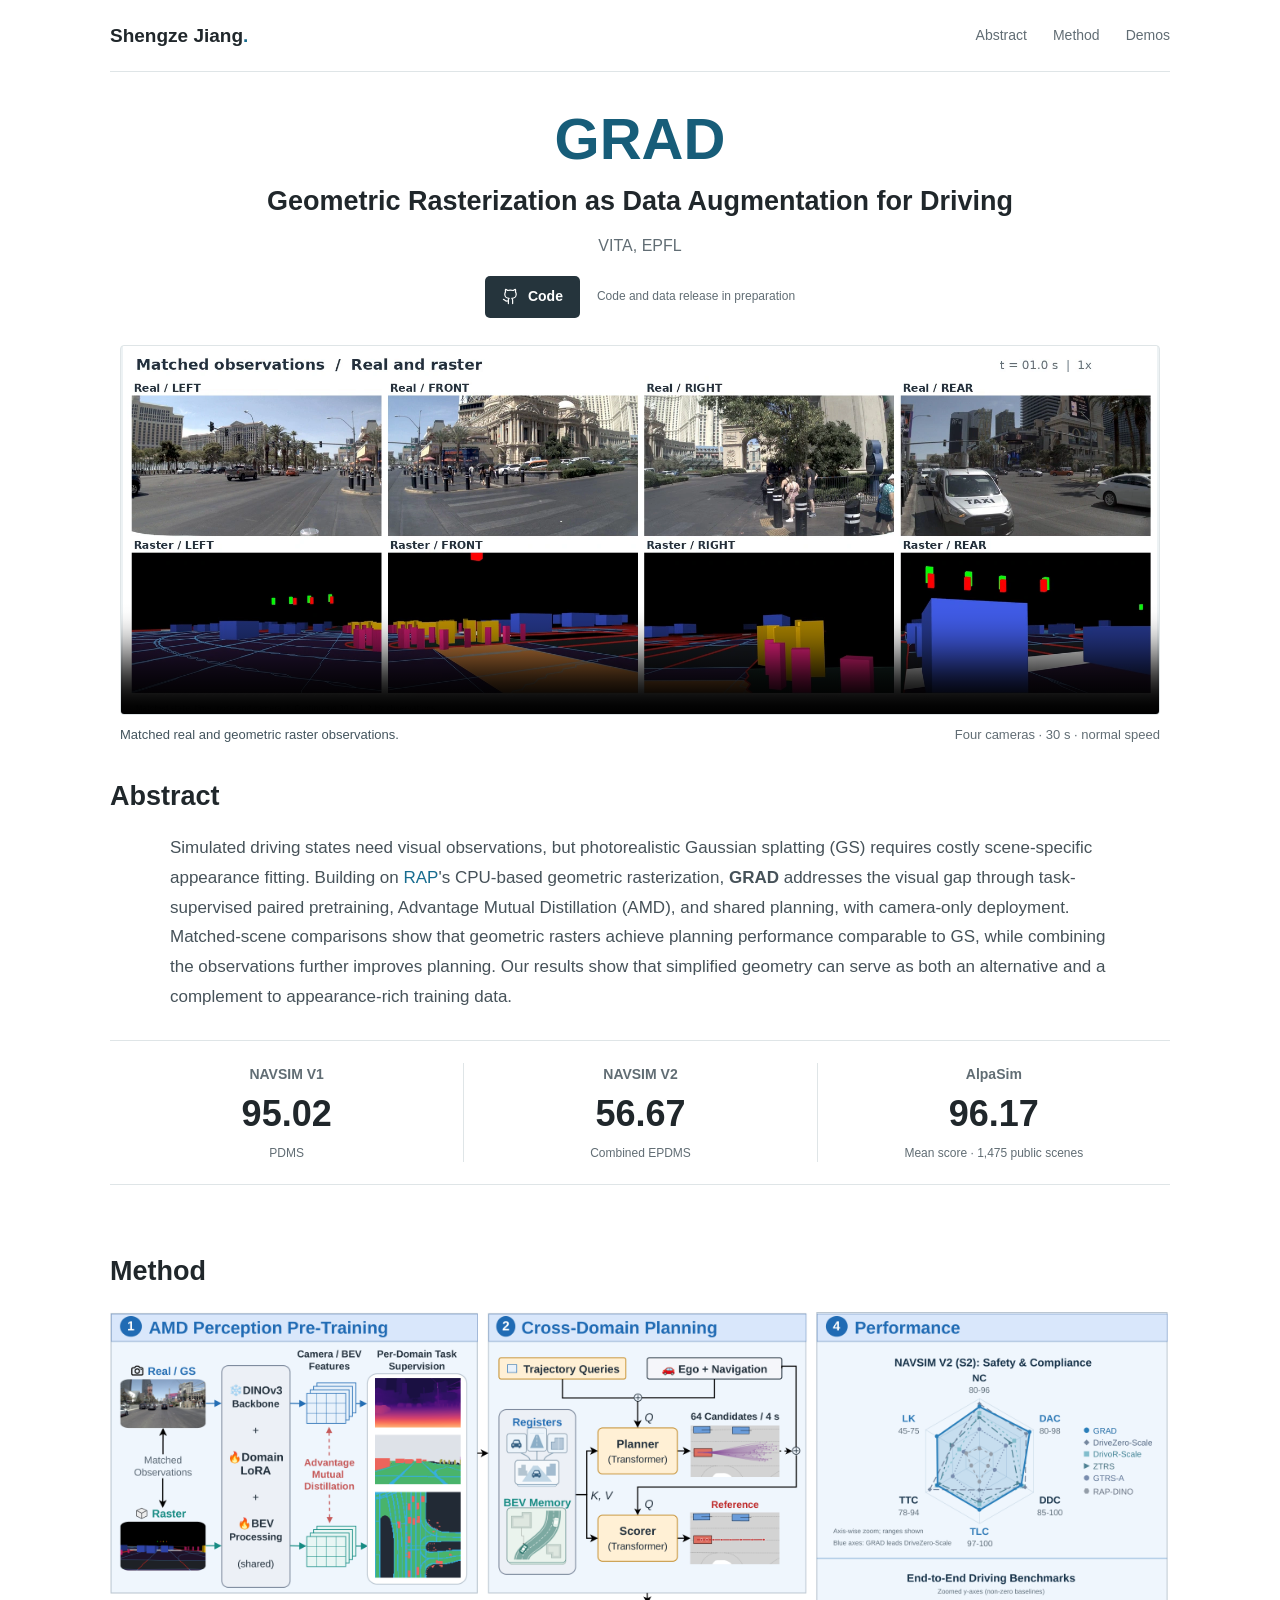
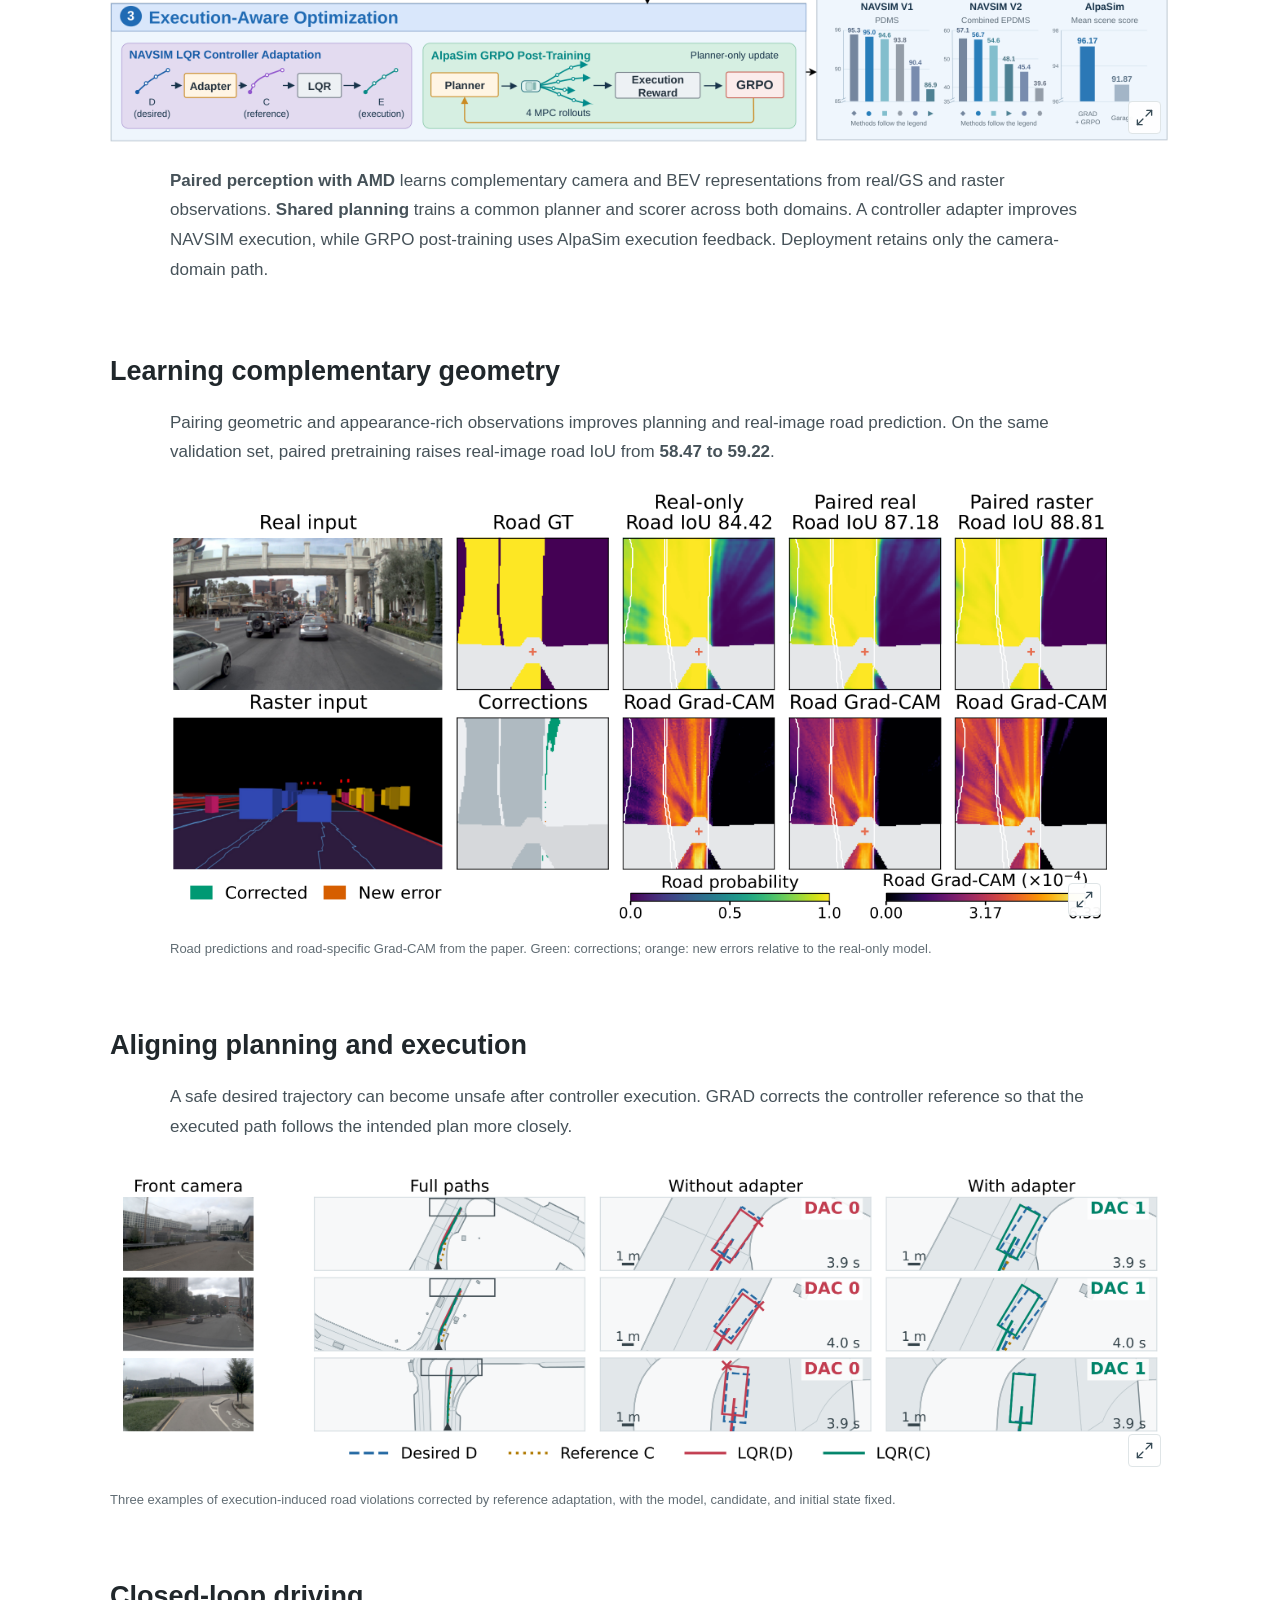
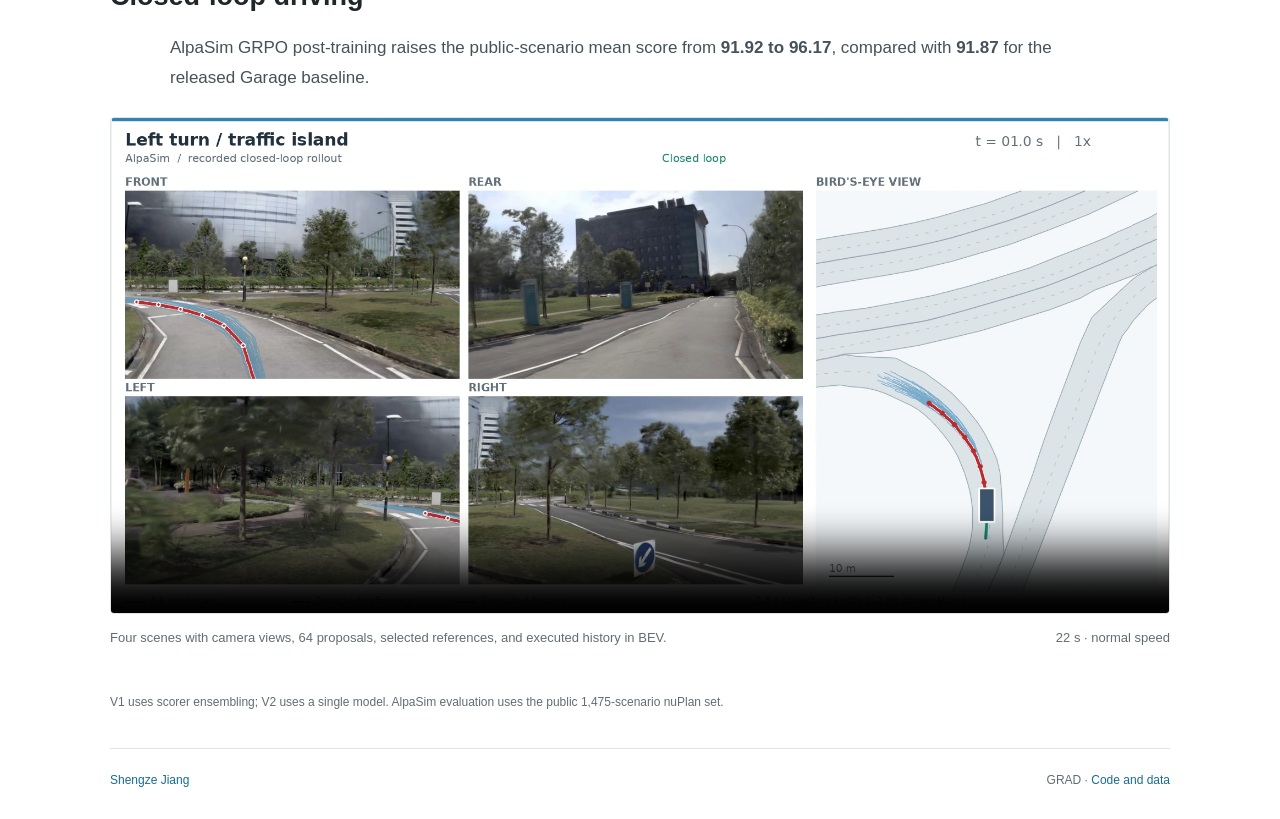
==== GRAD/index.html @ eed3b023 "Build personal homepage and GRAD project website" ====
<!doctype html>
<html lang="en">
<head>
  <meta charset="utf-8">
  <meta name="viewport" content="width=device-width, initial-scale=1">
  <meta name="description" content="GRAD learns from geometric rasters and appearance-rich observations for visual driving, with camera-only deployment.">
  <meta name="robots" content="index, follow">
  <link rel="canonical" href="https://necojac.github.io/GRAD/">
  <meta name="theme-color" content="#ffffff">
  <meta property="og:title" content="GRAD: Geometric Rasterization as Data Augmentation for Driving">
  <meta property="og:description" content="Simplified geometry as training data. Camera-only driving at deployment.">
  <meta property="og:image" content="https://necojac.github.io/assets/images/grad-social.jpg">
  <title>GRAD | Geometric Rasterization for Driving</title>
  <link rel="icon" href="../assets/images/favicon.png" type="image/png">
  <link rel="stylesheet" href="../assets/css/site.css">
  <script src="../assets/vendor/lucide.min.js" defer></script>
  <script src="../assets/js/site.js" defer></script>
</head>
<body class="project-page compact-project">
  <a class="skip-link" href="#main">Skip to content</a>
  <header class="site-nav project-width">
    <a class="wordmark" href="../index.html">Shengze Jiang<span class="wordmark-dot" aria-hidden="true">.</span></a>
    <nav aria-label="Project navigation"><a href="#abstract">Abstract</a><a href="#method">Method</a><a href="#demos">Demos</a></nav>
  </header>

  <main id="main">
    <section class="project-opening project-width" aria-labelledby="project-title">
      <h1 id="project-title">GRAD</h1>
      <p class="paper-title">Geometric Rasterization as Data Augmentation for Driving</p>
      <p class="project-affiliation">VITA, EPFL</p>
      <div class="resource-links"><a class="button button-primary" href="https://github.com/NecoJac/GRAD"><i data-lucide="github" aria-hidden="true"></i>Code</a><span class="release-note">Code and data release in preparation</span></div>
      <figure class="opening-media">
        <video class="full-video" controls playsinline muted loop preload="metadata" poster="../assets/images/matched-poster.webp" aria-label="Thirty-second matched real and raster observations from four cameras">
          <source src="../assets/media/real_raster_multiview.mp4" type="video/mp4">
          <a href="../assets/media/real_raster_multiview.mp4">Download the multiview video</a>
        </video>
        <figcaption><span>Matched real and geometric raster observations.</span><span>Four cameras &middot; 30 s &middot; normal speed</span></figcaption>
      </figure>
    </section>

    <section id="abstract" class="paper-section project-width" aria-labelledby="abstract-title">
      <h2 id="abstract-title">Abstract</h2>
      <div class="paper-prose"><p>Simulated driving states need visual observations, but photorealistic Gaussian splatting (GS) requires costly scene-specific appearance fitting. Building on <a href="https://alan-lanfeng.github.io/RAP/">RAP</a>'s CPU-based geometric rasterization, <strong>GRAD</strong> addresses the visual gap through task-supervised paired pretraining, Advantage Mutual Distillation (AMD), and shared planning, with camera-only deployment. Matched-scene comparisons show that geometric rasters achieve planning performance comparable to GS, while combining the observations further improves planning. Our results show that simplified geometry can serve as both an alternative and a complement to appearance-rich training data.</p></div>
      <dl class="headline-results">
        <div><dt>NAVSIM V1</dt><dd>95.02<span>PDMS</span></dd></div>
        <div><dt>NAVSIM V2</dt><dd>56.67<span>Combined EPDMS</span></dd></div>
        <div><dt>AlpaSim</dt><dd>96.17<span>Mean score &middot; 1,475 public scenes</span></dd></div>
      </dl>
    </section>

    <section id="method" class="paper-section project-width" aria-labelledby="method-title">
      <h2 id="method-title">Method</h2>
      <figure class="paper-figure">
        <button class="figure-zoom" type="button" data-zoom="../assets/images/grad-overview.png" data-zoom-title="GRAD framework" aria-label="Enlarge the GRAD framework">
          <img src="../assets/images/grad-overview.png" width="2600" height="1056" loading="lazy" alt="GRAD: paired perception with AMD, shared planning, controller adaptation and post-training, and performance comparisons">
          <span class="zoom-affordance" title="Enlarge figure"><i data-lucide="maximize-2" aria-hidden="true"></i></span>
        </button>
      </figure>
      <div class="paper-prose"><p><strong>Paired perception with AMD</strong> learns complementary camera and BEV representations from real/GS and raster observations. <strong>Shared planning</strong> trains a common planner and scorer across both domains. A controller adapter improves NAVSIM execution, while GRPO post-training uses AlpaSim execution feedback. Deployment retains only the camera-domain path.</p></div>
    </section>

    <section class="paper-section project-width" aria-labelledby="road-title">
      <h2 id="road-title">Learning complementary geometry</h2>
      <div class="paper-prose"><p>Pairing geometric and appearance-rich observations improves planning and real-image road prediction. On the same validation set, paired pretraining raises real-image road IoU from <strong>58.47 to 59.22</strong>.</p></div>
      <figure class="paper-figure road-figure">
        <button class="figure-zoom" type="button" data-zoom="../assets/images/road-features.png" data-zoom-title="Road prediction with paired pretraining" aria-label="Enlarge road prediction comparison">
          <img src="../assets/images/road-features.png" width="2600" height="1200" loading="lazy" alt="Road ground truth, real-only and paired predictions, and road-specific Grad-CAM. Real-image IoU in this example increases from 84.42 to 87.18.">
          <span class="zoom-affordance" title="Enlarge figure"><i data-lucide="maximize-2" aria-hidden="true"></i></span>
        </button>
        <figcaption>Road predictions and road-specific Grad-CAM from the paper. Green: corrections; orange: new errors relative to the real-only model.</figcaption>
      </figure>
    </section>

    <section class="paper-section project-width" aria-labelledby="adapter-title">
      <h2 id="adapter-title">Aligning planning and execution</h2>
      <div class="paper-prose"><p>A safe desired trajectory can become unsafe after controller execution. GRAD corrects the controller reference so that the executed path follows the intended plan more closely.</p></div>
      <figure class="paper-figure">
        <button class="figure-zoom" type="button" data-zoom="../assets/images/adapter-cases.png" data-zoom-title="Controller adaptation" aria-label="Enlarge controller adaptation cases">
          <img src="../assets/images/adapter-cases.png" width="2600" height="761" loading="lazy" alt="Three paper examples showing camera views, trajectories, and matched close-ups. Direct LQR execution crosses the road boundary; adapted execution remains compliant.">
          <span class="zoom-affordance" title="Enlarge figure"><i data-lucide="maximize-2" aria-hidden="true"></i></span>
        </button>
        <figcaption>Three examples of execution-induced road violations corrected by reference adaptation, with the model, candidate, and initial state fixed.</figcaption>
      </figure>
    </section>

    <section id="demos" class="paper-section project-width" aria-labelledby="demos-title">
      <h2 id="demos-title">Closed-loop driving</h2>
      <div class="paper-prose"><p>AlpaSim GRPO post-training raises the public-scenario mean score from <strong>91.92 to 96.17</strong>, compared with <strong>91.87</strong> for the released Garage baseline.</p></div>
      <figure class="paper-figure">
        <video class="full-video showcase-video" controls playsinline muted loop preload="metadata" poster="../assets/images/showcase-poster.webp" aria-label="Four AlpaSim closed-loop driving examples with camera and BEV trajectory visualizations">
          <source src="../assets/media/closed_loop_showcase.mp4" type="video/mp4">
          <a href="../assets/media/closed_loop_showcase.mp4">Download the closed-loop showcase</a>
        </video>
        <figcaption><span>Four scenes with camera views, 64 proposals, selected references, and executed history in BEV.</span><span>22 s &middot; normal speed</span></figcaption>
      </figure>
    </section>
    <p class="evaluation-note project-width">V1 uses scorer ensembling; V2 uses a single model. AlpaSim evaluation uses the public 1,475-scenario nuPlan set.</p>
  </main>
  <footer class="site-footer project-width"><a href="../index.html">Shengze Jiang</a><span>GRAD &middot; <a href="https://github.com/NecoJac/GRAD">Code and data</a></span></footer>

  <dialog class="image-dialog" aria-labelledby="dialog-title"><div class="dialog-toolbar"><h2 id="dialog-title">Figure</h2><div><a id="dialog-download" class="icon-button" href="#" download aria-label="Download figure" title="Download figure"><i data-lucide="download" aria-hidden="true"></i></a><button class="icon-button" type="button" data-close-dialog aria-label="Close figure" title="Close"><i data-lucide="x" aria-hidden="true"></i></button></div></div><div class="dialog-image-wrap"><img id="dialog-image" alt=""></div></dialog>
</body>
</html>
---- assets/css/site.css ----
:root {
  color-scheme: light;
  --ink: #20272b;
  --muted: #616d74;
  --accent: #176c8f;
  --accent-hover: #10516c;
  --green: #286d57;
  --line: #dfe5e7;
  --surface: #f3f6f7;
  --soft-green: #eaf3ed;
  --body-font: -apple-system, BlinkMacSystemFont, "Segoe UI", Helvetica, Arial, sans-serif;
}

* { box-sizing: border-box; }
html { scroll-behavior: smooth; scroll-padding-top: 28px; }
body { margin: 0; color: var(--ink); background: #fff; font: 400 17px/1.65 var(--body-font); letter-spacing: 0; -webkit-font-smoothing: antialiased; }
button, input, select { font: inherit; letter-spacing: 0; }
button, a { -webkit-tap-highlight-color: transparent; }
button { cursor: pointer; }
a { color: var(--accent); text-decoration: none; text-underline-offset: 4px; }
a:hover { color: var(--accent-hover); text-decoration: underline; }
a:focus-visible, button:focus-visible, video:focus-visible { outline: 3px solid #2784b3; outline-offset: 5px; }
img, video { display: block; max-width: 100%; }
figure, p, dl { margin: 0; }
p + p { margin-top: 16px; }
h1, h2, h3, h4 { margin: 0; font-weight: 650; line-height: 1.22; letter-spacing: 0; text-wrap: balance; }
h2 { font-size: 30px; }
h3 { font-size: 20px; }
svg.lucide { width: 19px; height: 19px; stroke-width: 1.7; flex: 0 0 auto; }
strong { font-weight: 650; }
::selection { color: #173e50; background: #dceff5; }
.personal-width { width: min(100% - 56px, 980px); margin-inline: auto; }
.project-width { width: min(100% - 64px, 1180px); margin-inline: auto; }
.skip-link { position: fixed; top: -100px; left: 16px; padding: 10px 18px; z-index: 100; background: #fff; border: 1px solid var(--accent); }
.skip-link:focus { top: 12px; }
.site-nav { min-height: 85px; display: flex; align-items: center; justify-content: space-between; gap: 24px; border-bottom: 1px solid var(--line); }
.wordmark { font-size: 19px; font-weight: 650; color: var(--ink); white-space: nowrap; }
.wordmark:hover { text-decoration: none; }
.wordmark-dot { color: var(--accent); }
.site-nav nav { display: flex; align-items: center; gap: 26px; font-size: 14px; }
.site-nav nav a { color: var(--muted); padding-block: 12px; }
.site-nav nav a:hover { color: var(--accent); }
.nav-icon { display: inline-flex; align-items: center; min-width: 28px; justify-content: center; }
.eyebrow { font-size: 13px; line-height: 1.5; font-weight: 600; color: var(--accent); margin-bottom: 14px; }
.profile { padding: 58px 0 50px; }
.profile-photo { float: right; width: 180px; height: 220px; object-fit: cover; margin: 0 0 24px 32px; border-radius: 4px; }
.profile h1 { font-size: 48px; font-weight: 700; margin-bottom: 18px; }
.profile-lead { font-size: 28px; line-height: 1.35; font-weight: 450; margin-bottom: 24px; }
.profile-bio { max-width: 830px; color: #465259; font-size: 17px; }
.profile-links { display: flex; align-items: center; flex-wrap: wrap; gap: 14px 26px; margin-top: 25px; }
.profile-links a { display: inline-flex; align-items: center; gap: 8px; font-size: 15px; }
.profile-links svg { width: 17px; height: 17px; }
.home-section { border-top: 1px solid var(--line); padding: 35px 0 38px; }
.section-heading { display: flex; align-items: baseline; justify-content: space-between; gap: 16px; margin-bottom: 28px; }
.section-heading h2 { font-size: 25px; }
.section-heading > span { color: var(--muted); font-size: 13px; }
.featured-research { display: grid; grid-template-columns: minmax(250px, .95fr) minmax(0, 1.35fr); gap: 32px; align-items: start; padding-bottom: 30px; }
.research-image { overflow: hidden; display: block; border: 1px solid var(--line); border-radius: 4px; background: var(--surface); }
.research-image img { width: 100%; height: auto; aspect-ratio: 7 / 4; object-fit: contain; transition: opacity 160ms ease; }
.research-image:hover img { opacity: .88; }
.research-description h3 { font-size: 27px; margin: 5px 0 4px; }
.research-description h3 a { color: var(--ink); }
.research-meta { font-size: 13px; color: var(--muted); }
.project-subtitle { font-size: 17px; font-weight: 550; line-height: 1.4; }
.research-description > p:not(.project-subtitle):not(.research-meta) { font-size: 15px; line-height: 1.65; color: #556169; margin-top: 12px; }
.inline-links { display: flex; flex-wrap: wrap; gap: 22px; font-size: 14px; margin-top: 15px; }
.text-link { font-weight: 650; }
.research-list { border-top: 1px solid var(--line); }
.research-entry { display: grid; grid-template-columns: 188px minmax(0, 1fr); gap: 24px; padding: 22px 0; border-bottom: 1px solid var(--line); }
.research-entry:last-child { border-bottom: 0; padding-bottom: 0; }
.entry-date { font-size: 13px; color: var(--muted); line-height: 1.6; }
.research-entry h3 { font-size: 17px; line-height: 1.5; margin-bottom: 4px; font-weight: 600; }
.research-entry p { margin: 0; font-size: 14px; color: var(--muted); }
.research-entry .entry-detail { margin-top: 5px; color: #4e5c63; }
.background-grid { display: grid; grid-template-columns: 1.05fr 1fr; gap: 62px; }
.section-label { font-size: 16px; font-weight: 600; margin-bottom: 24px; }
.education-item + .education-item { margin-top: 27px; }
.education-item h4 { font-size: 17px; line-height: 1.4; margin: 4px 0; }
.education-item p { color: var(--muted); font-size: 14px; }
.honors-list { list-style: none; padding: 0; margin: 0; }
.honors-list li { display: flex; justify-content: space-between; gap: 24px; padding-bottom: 14px; font-size: 14px; }
.honors-list li span:last-child { color: var(--muted); flex-shrink: 0; }
.contact-section { border-top: 1px solid var(--line); padding: 35px 0 48px; display: flex; align-items: center; gap: 25px; justify-content: space-between; }
.contact-section h2 { font-size: 25px; }
.contact-section p { font-size: 14px; color: var(--muted); margin-top: 10px; max-width: 440px; }
.contact-email { display: inline-flex; align-items: center; gap: 12px; font-size: 17px; white-space: nowrap; }
.site-footer { display: flex; justify-content: space-between; align-items: center; gap: 20px; border-top: 1px solid var(--line); padding: 22px 0 28px; color: var(--muted); font-size: 12px; }

.project-opening { padding-top: 30px; text-align: center; }
.project-page .site-nav { min-height: 72px; }
.project-opening .eyebrow { margin-bottom: 10px; }
.project-opening h1 { font-size: 58px; line-height: 1.08; font-weight: 750; color: #175d79; }
.paper-title { font-size: 27px; line-height: 1.28; font-weight: 600; margin-top: 13px; text-wrap: balance; }
.project-lead { font-size: 18px; color: var(--muted); margin-top: 17px; }
.mobile-break { display: none; }
.resource-links { display: flex; justify-content: center; flex-wrap: wrap; align-items: center; gap: 10px; margin-top: 22px; }
.button { display: inline-flex; gap: 9px; align-items: center; justify-content: center; border: 1px solid transparent; border-radius: 5px; padding: 9px 16px; min-height: 42px; font-size: 14px; font-weight: 550; line-height: 1.5; }
.button:hover { text-decoration: none; }
.button-primary { color: #fff; background: #25343c; }
.button-primary:hover { color: #fff; background: #37515e; }
.button-quiet { color: var(--ink); border-color: #d2dade; background: #fff; }
.button-quiet:hover { color: var(--accent); border-color: var(--accent); }
.button svg { width: 17px; height: 17px; }
.release-note { color: var(--muted); font-size: 12px; margin-left: 7px; }
.opening-media { width: min(100%, 1040px); margin: 27px auto 0; text-align: left; }
.full-video { width: 100%; height: auto; object-fit: contain; background: #edf2f4; border: 1px solid var(--line); border-radius: 4px; }
.opening-media .full-video { aspect-ratio: 1920 / 684; }
.opening-media figcaption { display: flex; gap: 16px; justify-content: space-between; margin-top: 10px; color: var(--muted); font-size: 13px; line-height: 1.55; }
.opening-media figcaption span:first-child { color: #43545d; }
.headline-results { display: grid; grid-template-columns: repeat(3,minmax(0,1fr)); padding: 26px 0; margin-top: 28px; border-block: 1px solid var(--line); text-align: center; }
.headline-results > div + div { border-left: 1px solid var(--line); }
.headline-results dt { font-size: 14px; font-weight: 550; color: var(--muted); }
.headline-results dd { margin: 7px 0 0; font-size: 36px; line-height: 1.15; font-weight: 650; font-variant-numeric: tabular-nums; }
.headline-results dd span { display: block; font-size: 12px; color: var(--muted); font-weight: 400; margin-top: 10px; line-height: 1.5; }
.project-section { padding-block: 62px; }
.finding-section { display: grid; grid-template-columns: 1fr 1.15fr; gap: 66px; }
.finding-section h2 { font-size: 30px; line-height: 1.25; }
.prose p { color: #526069; font-size: 16px; }
.prose h3 { margin-bottom: 17px; font-size: 22px; }
.prose .key-sentence { color: var(--ink); font-weight: 550; border-left: 3px solid var(--green); padding-left: 16px; margin-top: 23px; }
.project-band { background: var(--surface); padding-block: 52px; border-block: 1px solid #e7ecee; }
.project-section-heading { display: flex; align-items: end; justify-content: space-between; gap: 24px; margin-bottom: 26px; }
.project-section-heading .eyebrow { margin-bottom: 8px; }
.inline-icon-link { display: inline-flex; align-items: center; gap: 8px; font-size: 14px; line-height: 1.5; white-space: nowrap; }
.inline-icon-link svg { width: 17px; height: 17px; }
.overview-figure { padding: 17px 12px; background: #fff; border: 1px solid #e0e6e8; border-radius: 3px; }
.figure-zoom { display: block; position: relative; width: 100%; background: transparent; border: 0; padding: 0; cursor: zoom-in; }
.figure-zoom > img { width: 100%; height: auto; }
.zoom-affordance { position: absolute; right: 9px; bottom: 9px; display: grid; place-items: center; height: 33px; width: 33px; border: 1px solid var(--line); border-radius: 4px; color: #384c57; background: rgba(255,255,255,.95); }
.figure-zoom:hover .zoom-affordance { color: var(--accent); border-color: var(--accent); }
.method-columns { display: grid; grid-template-columns: repeat(3,minmax(0,1fr)); gap: 32px; margin-top: 30px; }
.method-columns h3 { font-size: 18px; margin-bottom: 12px; }
.method-columns p { font-size: 14px; color: #58656e; line-height: 1.75; }
.results-layout { display: grid; grid-template-columns: 1fr 1.1fr; gap: 65px; align-items: start; }
.result-table { width: 100%; border-collapse: collapse; text-align: left; font-size: 15px; font-variant-numeric: tabular-nums; }
.result-table caption { text-align: left; color: #53626c; font-size: 13px; padding-bottom: 12px; }
.result-table th, .result-table td { padding: 12px 14px; border-bottom: 1px solid var(--line); vertical-align: middle; }
.result-table thead th { border-top: 1.5px solid #a6b1b6; color: var(--muted); font-size: 12px; font-weight: 600; }
.result-table thead th:not(:first-child), .result-table td { text-align: right; }
.result-table tbody th { font-weight: 500; }
.result-table tr:last-child > * { border-bottom: 1.5px solid #a6b1b6; }
.highlight-row { background: var(--soft-green); }
.highlight-row th, .highlight-row td { color: #24513f; }
.legend-mark { width: 8px; height: 8px; display: inline-block; border-radius: 2px; margin-right: 10px; vertical-align: 1px; }
.gs-mark { background: #597e9f; }
.raster-mark { background: #b47552; }
.paired-mark { background: #3a8067; }
.table-note { font-size: 12px; color: var(--muted); line-height: 1.7; margin-top: 14px; }
.perception-evidence { border-top: 1px solid var(--line); margin-top: 40px; padding-top: 32px; }
.evidence-heading h3 { font-size: 22px; }
.evidence-heading p { font-size: 15px; color: var(--muted); margin-top: 12px; }
.perception-evidence figure { width: min(100%, 960px); margin: 28px auto 0; }
.perception-evidence figcaption { font-size: 12px; color: var(--muted); line-height: 1.7; margin-top: 15px; }
.section-meta { color: var(--muted); font-size: 13px; }
.section-intro { font-size: 16px; color: var(--muted); margin-top: -7px; margin-bottom: 23px; }
.demo-tabs { display: flex; gap: 6px; border-bottom: 1px solid #cfd9df; margin-bottom: 18px; }
.demo-tabs button { border: 0; border-bottom: 2px solid transparent; background: transparent; border-radius: 0; padding: 11px 16px; color: var(--muted); font-size: 14px; font-weight: 500; min-height: 46px; }
.demo-tabs button[aria-selected="true"] { color: var(--accent); border-bottom-color: var(--accent); }
.demo-tabs button:hover { color: var(--accent-hover); background: #e9f0f3; }
#demo-video { aspect-ratio: 1920 / 900; }
.demo-caption { display: flex; align-items: center; justify-content: space-between; gap: 20px; margin-top: 12px; }
.demo-caption p { font-size: 14px; color: var(--muted); }
.alpa-results { display: grid; grid-template-columns: 1fr 1fr; gap: 65px; align-items: start; border-top: 1px solid var(--line); margin-top: 32px; padding-top: 31px; }
.alpa-results h3 { font-size: 21px; margin-bottom: 12px; }
.alpa-results p { font-size: 15px; color: var(--muted); }
.alpa-results .table-note { font-size: 12px; }
.cost-section { display: grid; grid-template-columns: 1fr 1.15fr; gap: 65px; }
.cost-section h2 { font-size: 28px; }
.cost-section > div > p:not(.eyebrow) { color: var(--muted); font-size: 15px; margin-top: 18px; }
.cost-section .result-table { font-size: 13px; }
.cost-section .result-table th, .cost-section .result-table td { padding-inline: 10px; }
.release-section { display: flex; align-items: center; justify-content: space-between; gap: 28px; border-top: 1px solid var(--line); padding-top: 30px; padding-bottom: 24px; }
.release-section h2 { font-size: 27px; }
.release-section p { font-size: 15px; color: var(--muted); margin-top: 12px; }
.release-section .button { flex-shrink: 0; }
.evaluation-note { font-size: 12px; color: var(--muted); margin-bottom: 35px; }
.image-dialog { width: min(96%, 1550px); max-width: 96vw; max-height: 93vh; padding: 0; border: 1px solid #cbd5da; border-radius: 6px; color: var(--ink); box-shadow: 0 20px 80px #0d263b33; }
.image-dialog::backdrop { background: #14252db8; }
.dialog-toolbar { position: sticky; top: 0; z-index: 1; display: flex; justify-content: space-between; gap: 20px; align-items: center; padding: 12px 16px; background: #fff; border-bottom: 1px solid var(--line); }
.dialog-toolbar h2 { font-size: 17px; }
.dialog-toolbar > div { display: flex; gap: 8px; }
.icon-button { display: inline-grid; place-items: center; color: var(--ink); border: 1px solid var(--line); width: 36px; height: 36px; background: white; border-radius: 4px; }
.icon-button:hover { color: var(--accent); border-color: var(--accent); }
.dialog-image-wrap { padding: 16px; overflow: auto; background: #fff; }
.dialog-image-wrap img { width: 100%; height: auto; }
body:has(dialog[open]) { overflow: hidden; }
.not-found { padding: 100px 0; min-height: 65vh; }
.not-found h1 { font-size: 40px; margin-bottom: 20px; }

.compact-project .project-width { max-width: 1060px; }
.compact-project .project-opening { padding-top: 36px; }
.project-affiliation { color: var(--muted); font-size: 16px; margin-top: 15px; }
.compact-project .resource-links { margin-top: 16px; }
.paper-section { padding-block: 35px; }
.paper-section h2 { font-size: 27px; margin-bottom: 20px; }
.paper-prose { max-width: 940px; margin-inline: auto; }
.paper-prose p { font-size: 17px; line-height: 1.75; color: #465259; }
.paper-figure { margin: 24px auto 0; }
.paper-figure + .paper-prose { margin-top: 23px; }
.paper-figure figcaption { display: flex; justify-content: space-between; gap: 20px; font-size: 13px; color: var(--muted); line-height: 1.65; margin-top: 13px; }
.paper-figure figcaption span:last-child { flex-shrink: 0; }
.road-figure { max-width: 940px; }
.showcase-video { aspect-ratio: 1920 / 900; }
.compact-project .headline-results { margin-top: 28px; padding-block: 22px; }
.compact-project .evaluation-note { margin-top: 10px; }

@media (min-width: 1500px) {
  .project-opening { padding-top: 30px; }
}
@media (max-width: 900px) {
  .profile h1 { font-size: 43px; }
  .profile-lead { font-size: 25px; }
  .featured-research { grid-template-columns: .9fr 1.15fr; gap: 24px; }
  .research-description h3 { font-size: 23px; }
  .project-subtitle { font-size: 15px; }
  .research-entry { grid-template-columns: 170px minmax(0,1fr); gap: 16px; }
  .background-grid { gap: 35px; }
  .contact-section { align-items: flex-start; flex-direction: column; }
  .finding-section, .results-layout, .cost-section, .alpa-results { gap: 35px; }
  .method-columns { gap: 23px; }
  .project-section-heading h2 { font-size: 27px; }
  .finding-section h2 { font-size: 27px; }
}
@media (max-width: 640px) {
  body { font-size: 16px; }
  .personal-width, .project-width { width: calc(100% - 36px); }
  .site-nav { min-height: 72px; gap: 12px; }
  .wordmark { font-size: 16px; }
  .site-nav nav { gap: 14px; font-size: 12px; }
  .project-page .site-nav nav { gap: 12px; }
  .nav-icon { display: none; }
  .profile { padding: 38px 0 34px; }
  .profile-photo { float: none; width: 130px; height: 160px; margin: 0 0 24px; }
  .profile h1 { font-size: 38px; margin-bottom: 16px; }
  .profile-lead { font-size: 23px; }
  .profile-bio { font-size: 16px; }
  .profile-links { gap: 13px 20px; }
  .profile-links a { font-size: 14px; }
  .desktop-break { display: none; }
  .mobile-break { display: inline; }
  .home-section { padding: 28px 0 30px; }
  .section-heading { align-items: flex-start; flex-direction: column; gap: 7px; margin-bottom: 22px; }
  .section-heading h2 { font-size: 24px; }
  .featured-research { grid-template-columns: minmax(0,1fr); gap: 19px; }
  .research-image { max-width: 430px; }
  .research-description h3 { font-size: 26px; }
  .project-subtitle { font-size: 17px; }
  .research-entry { grid-template-columns: minmax(0,1fr); gap: 6px; padding: 20px 0; }
  .research-entry h3 { font-size: 17px; }
  .background-grid { grid-template-columns: minmax(0,1fr); gap: 30px; }
  .section-label { margin-bottom: 18px; }
  .site-footer { align-items: flex-start; flex-direction: column; gap: 5px; }
  .contact-email { font-size: 17px; white-space: normal; overflow-wrap: anywhere; }
  .project-opening { padding-top: 29px; }
  .compact-project .project-opening { padding-top: 29px; }
  .paper-section { padding-block: 26px; }
  .paper-section h2 { font-size: 24px; margin-bottom: 17px; }
  .paper-prose p { font-size: 16px; line-height: 1.7; }
  .paper-figure figcaption { flex-direction: column; gap: 5px; font-size: 12px; }
  .project-opening h1 { font-size: 48px; }
  .paper-title { font-size: 23px; margin-top: 12px; }
  .project-lead { font-size: 16px; margin-top: 16px; line-height: 1.6; }
  .resource-links { margin-top: 19px; gap: 9px; }
  .resource-links .release-note { flex-basis: 100%; margin: 0; padding-top: 3px; }
  .button { font-size: 13px; padding: 8px 13px; }
  .opening-media { margin-top: 24px; }
  .opening-media figcaption { flex-direction: column; gap: 4px; font-size: 12px; }
  .headline-results { padding-block: 20px; margin-top: 22px; }
  .headline-results dt { font-size: 12px; }
  .headline-results dd { font-size: 26px; }
  .headline-results dd span { font-size: 11px; margin-top: 7px; padding-inline: 4px; }
  .project-section { padding-block: 38px; }
  .finding-section, .results-layout, .cost-section, .alpa-results { grid-template-columns: minmax(0,1fr); gap: 23px; }
  .finding-section h2, .cost-section h2 { font-size: 27px; }
  .project-band { padding-block: 35px; }
  .project-section-heading { align-items: flex-start; flex-direction: column; gap: 14px; margin-bottom: 22px; }
  .project-section-heading h2 { font-size: 27px; }
  .overview-figure { padding: 9px 5px; }
  .zoom-affordance { height: 29px; width: 29px; right: 3px; bottom: 3px; }
  .zoom-affordance svg { width: 15px; height: 15px; }
  .method-columns { grid-template-columns: minmax(0,1fr); gap: 22px; margin-top: 25px; }
  .method-columns h3 { margin-bottom: 8px; font-size: 18px; }
  .method-columns p { font-size: 15px; }
  .result-table { font-size: 14px; }
  .result-table th, .result-table td { padding: 11px 9px; }
  .legend-mark { margin-right: 6px; }
  .perception-evidence { margin-top: 30px; padding-top: 26px; }
  .evidence-heading h3 { font-size: 22px; }
  .perception-evidence figure { margin-top: 22px; }
  .demo-tabs { display: grid; grid-template-columns: repeat(2,minmax(0,1fr)); gap: 3px; }
  .demo-tabs button { font-size: 13px; padding: 10px 6px; min-height: 44px; }
  .demo-caption { align-items: flex-start; gap: 13px; }
  .demo-caption p { font-size: 13px; }
  .alpa-results { margin-top: 24px; padding-top: 25px; }
  .cost-section .result-table { font-size: 12px; }
  .cost-section .result-table th, .cost-section .result-table td { padding-inline: 7px; }
  .cost-section .result-table th:first-child { width: 30%; }
  .release-section { flex-direction: column; align-items: flex-start; gap: 20px; }
  .dialog-toolbar h2 { font-size: 14px; }
  .dialog-toolbar { padding: 10px 12px; gap: 8px; }
  .dialog-image-wrap { padding: 8px; }
}
@media (max-width: 360px) {
  .personal-page .site-nav { flex-wrap: wrap; padding-block: 12px; gap: 0; }
  .personal-page .wordmark { flex-basis: 100%; }
  .profile h1 { font-size: 32px; }
  .site-nav nav { gap: 10px; }
  .wordmark { font-size: 15px; }
  .personal-width, .project-width { width: calc(100% - 28px); }
  .paper-title { font-size: 21px; }
  .headline-results dd { font-size: 24px; }
}
@media (prefers-reduced-motion: reduce) {
  html { scroll-behavior: auto; }
  *, *::before, *::after { transition: none !important; animation: none !important; }
}
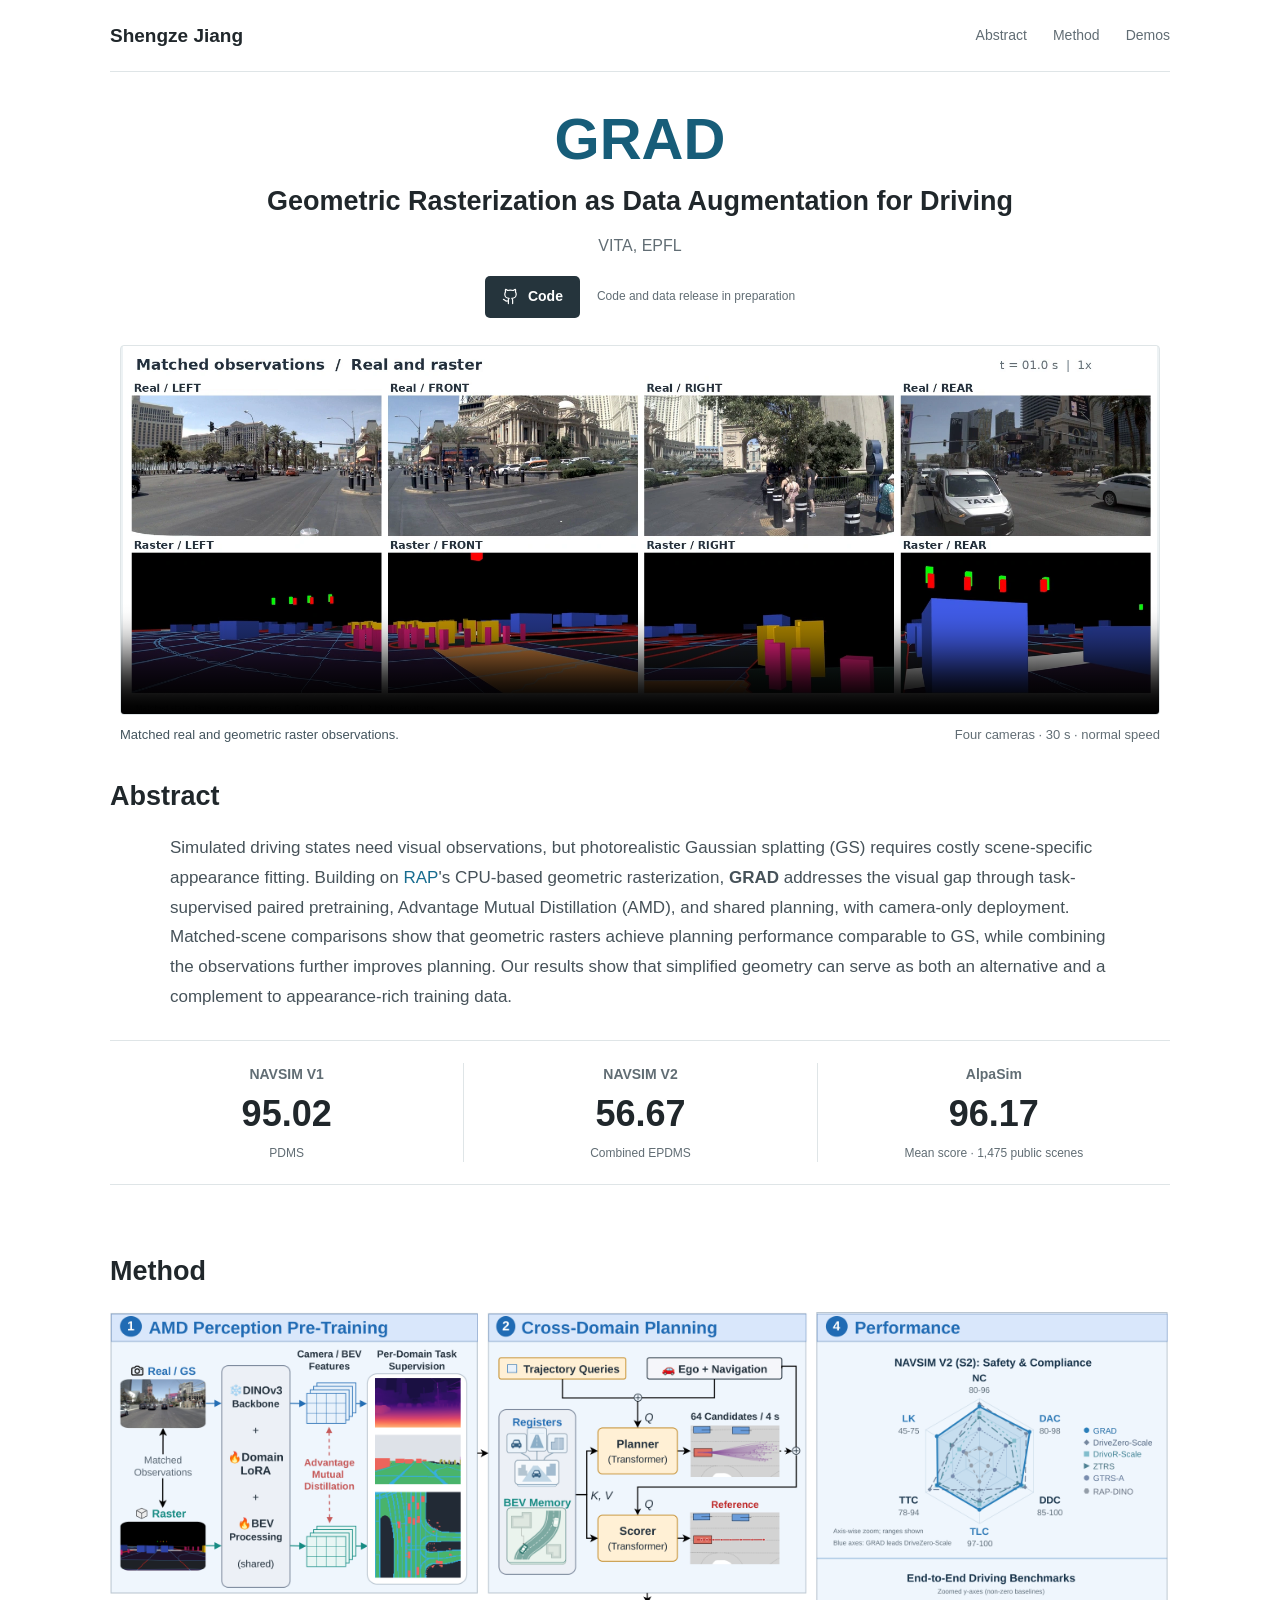
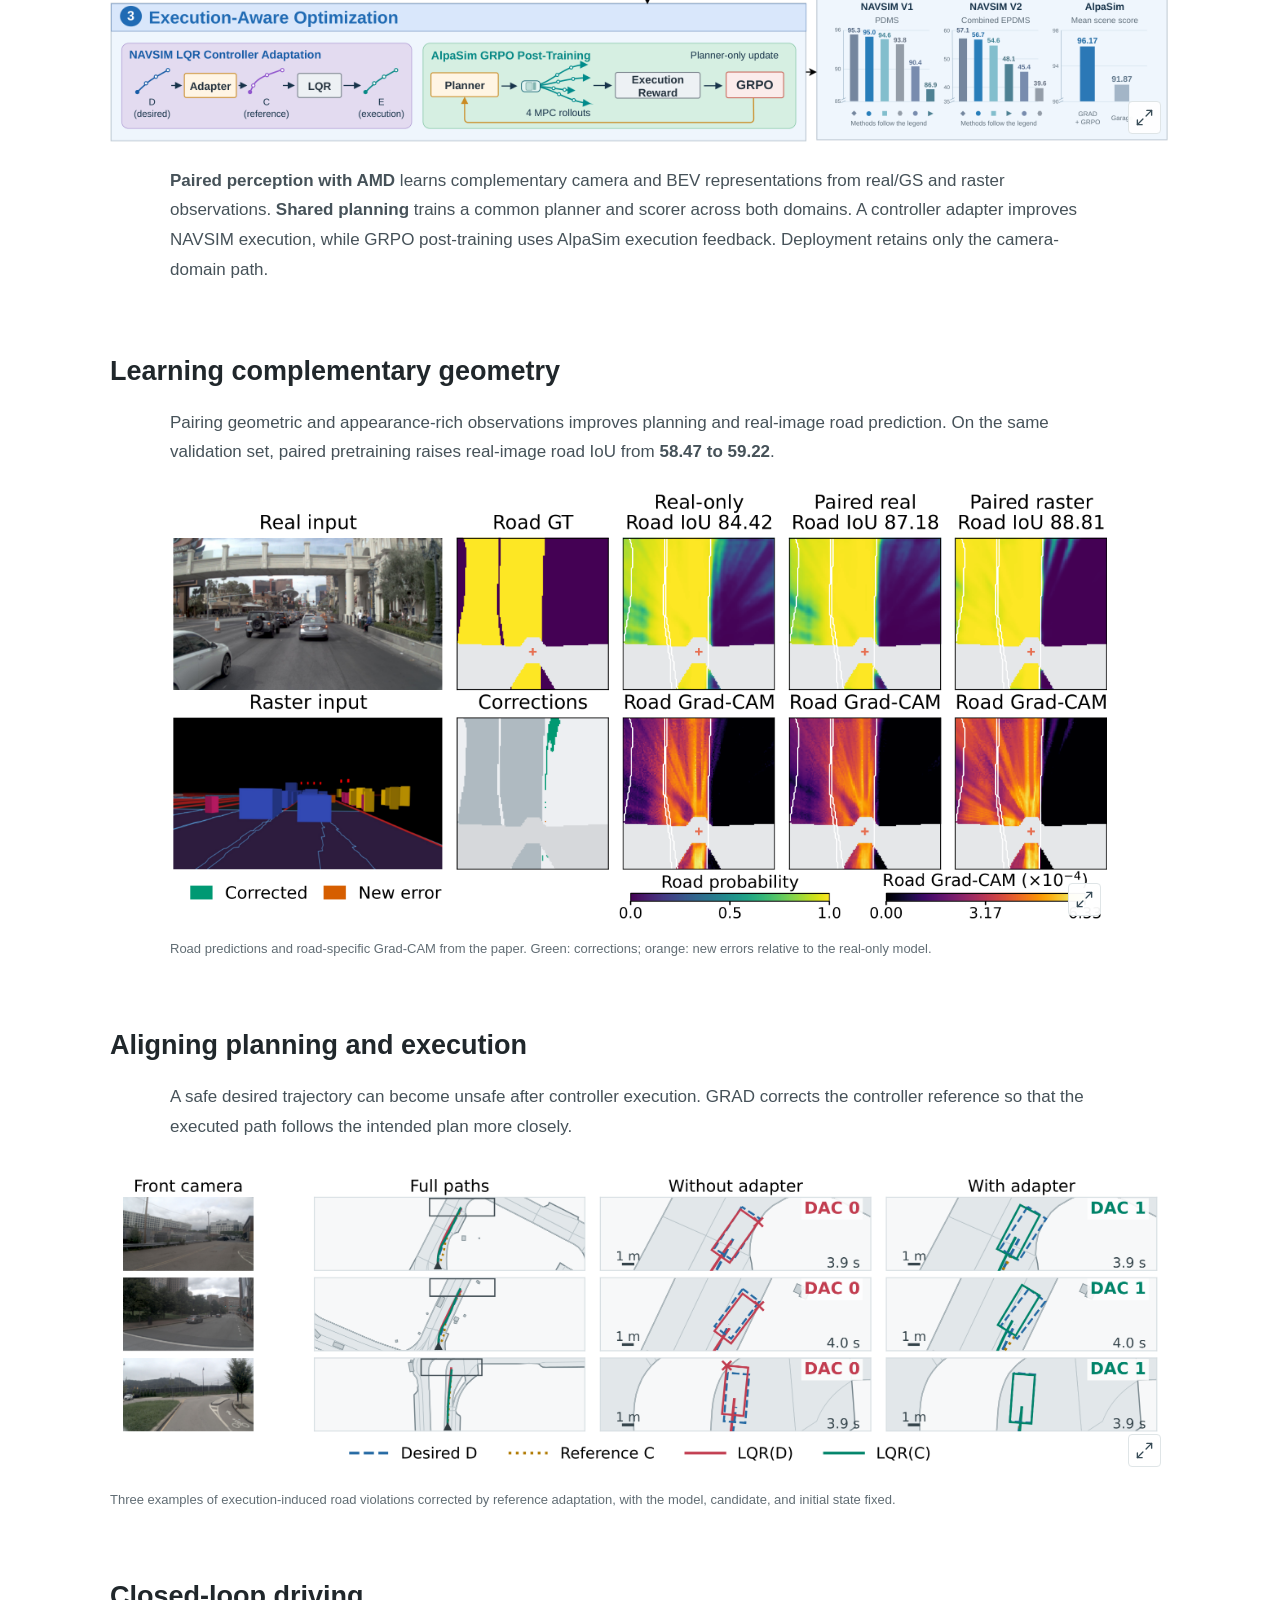
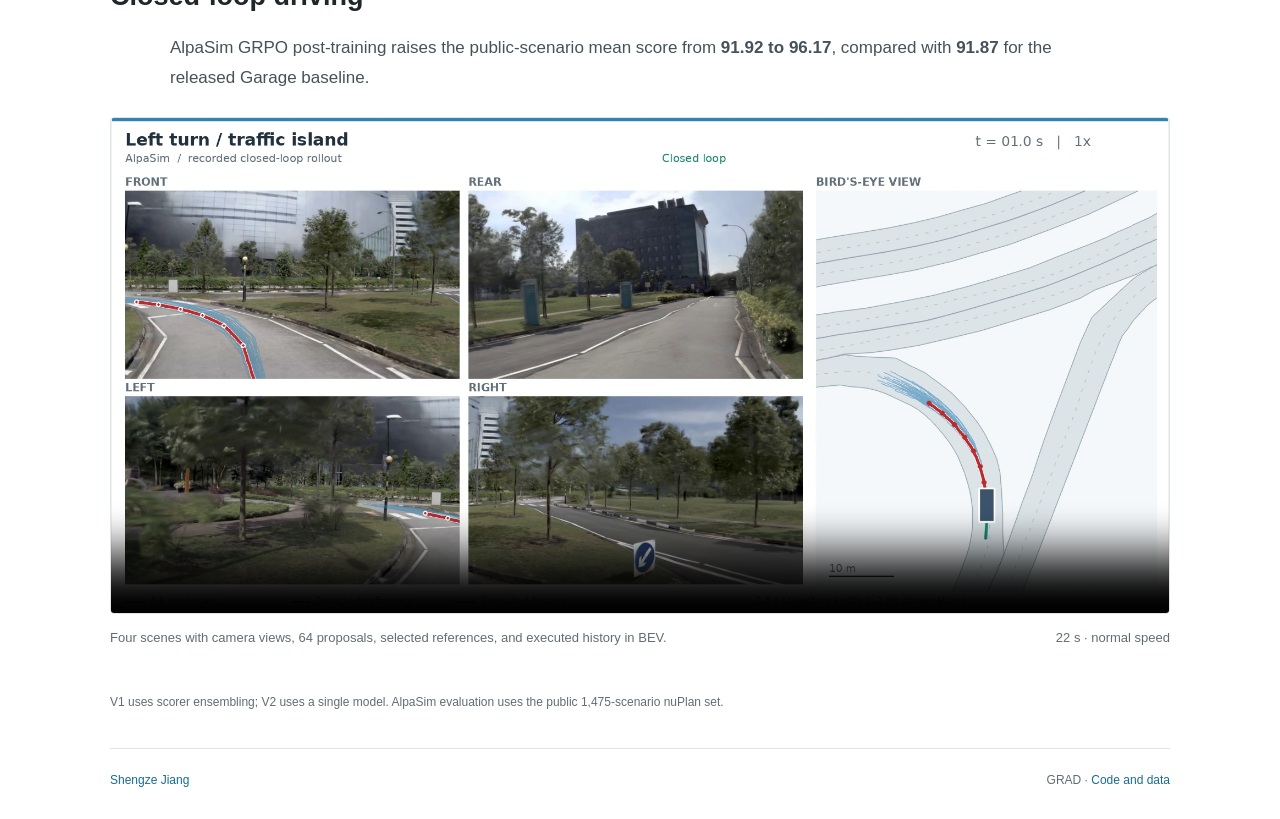
==== commit 91c3deee: "Simplify personal homepage and clarify lab affiliations" ====
--- a/GRAD/index.html
+++ b/GRAD/index.html
@@ -19,7 +19,7 @@
 <body class="project-page compact-project">
   <a class="skip-link" href="#main">Skip to content</a>
   <header class="site-nav project-width">
-    <a class="wordmark" href="../index.html">Shengze Jiang<span class="wordmark-dot" aria-hidden="true">.</span></a>
+    <a class="wordmark" href="../index.html">Shengze Jiang</a>
     <nav aria-label="Project navigation"><a href="#abstract">Abstract</a><a href="#method">Method</a><a href="#demos">Demos</a></nav>
   </header>
 
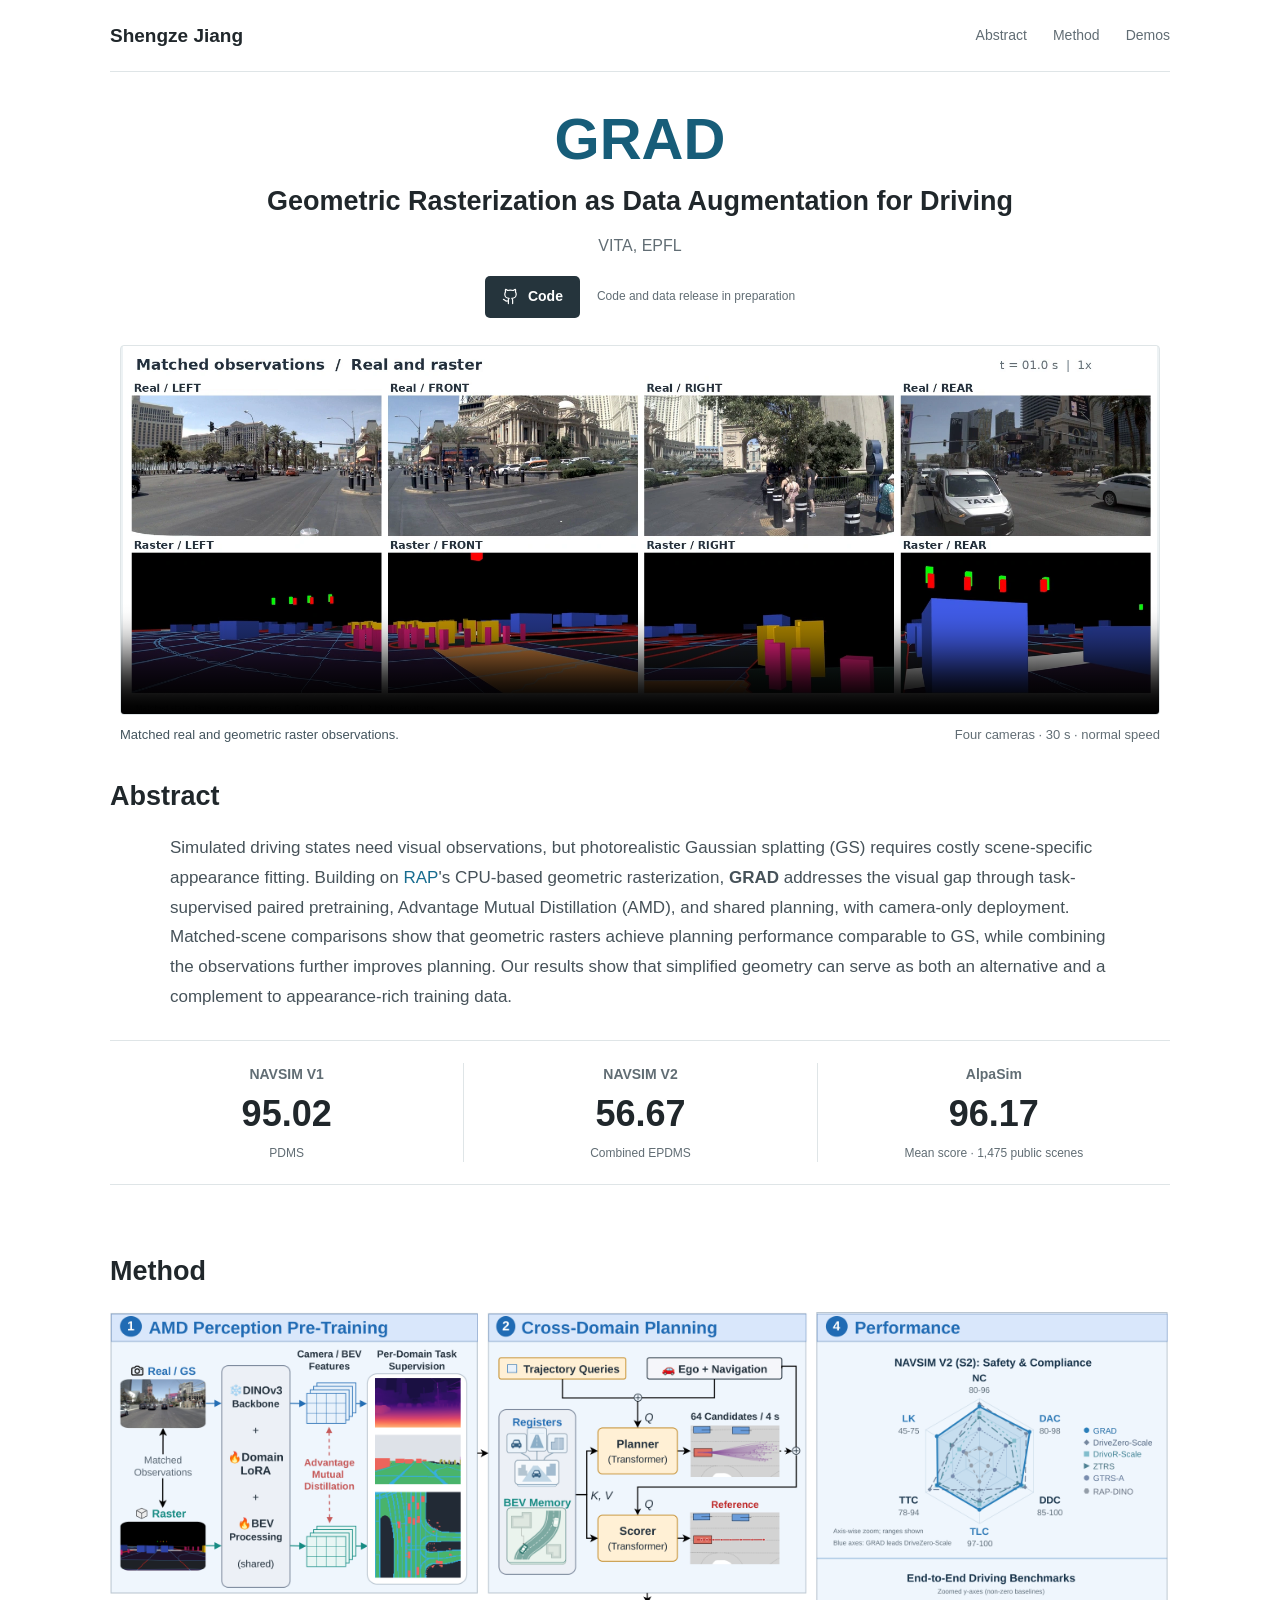
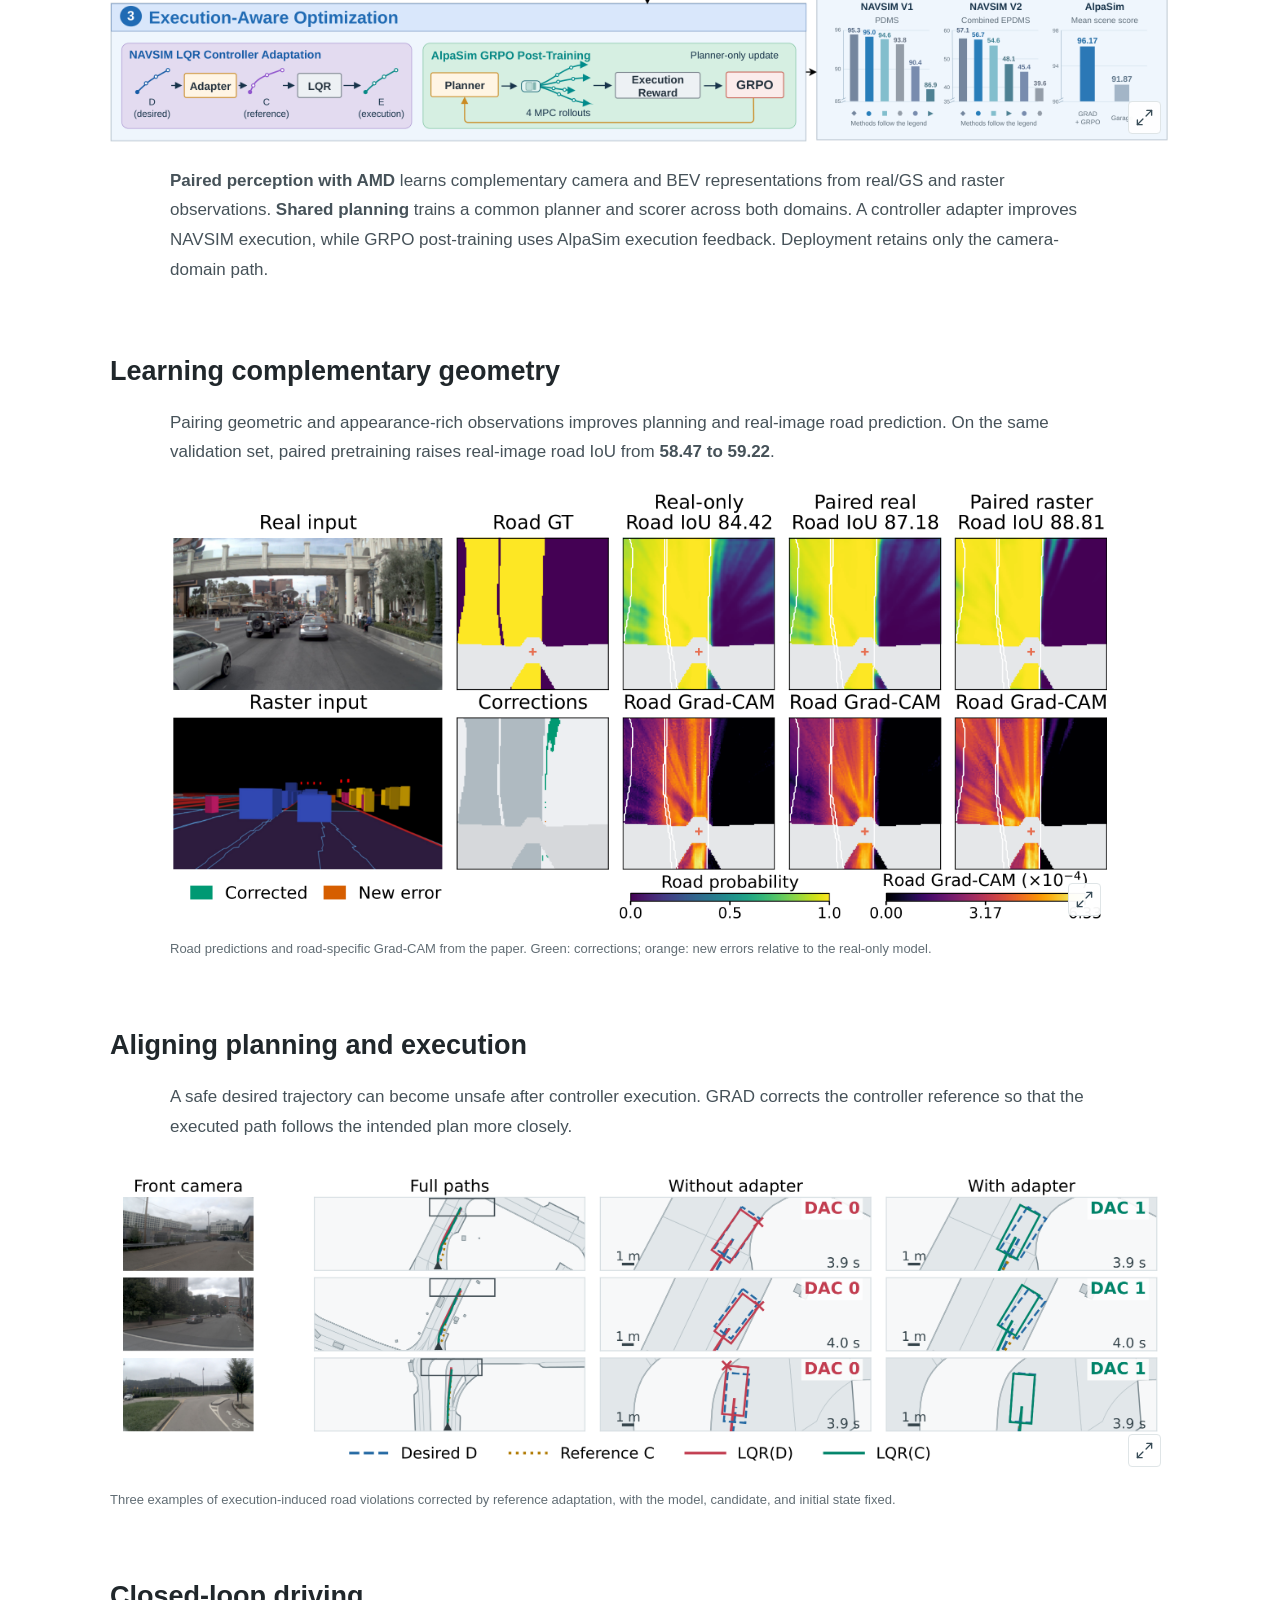
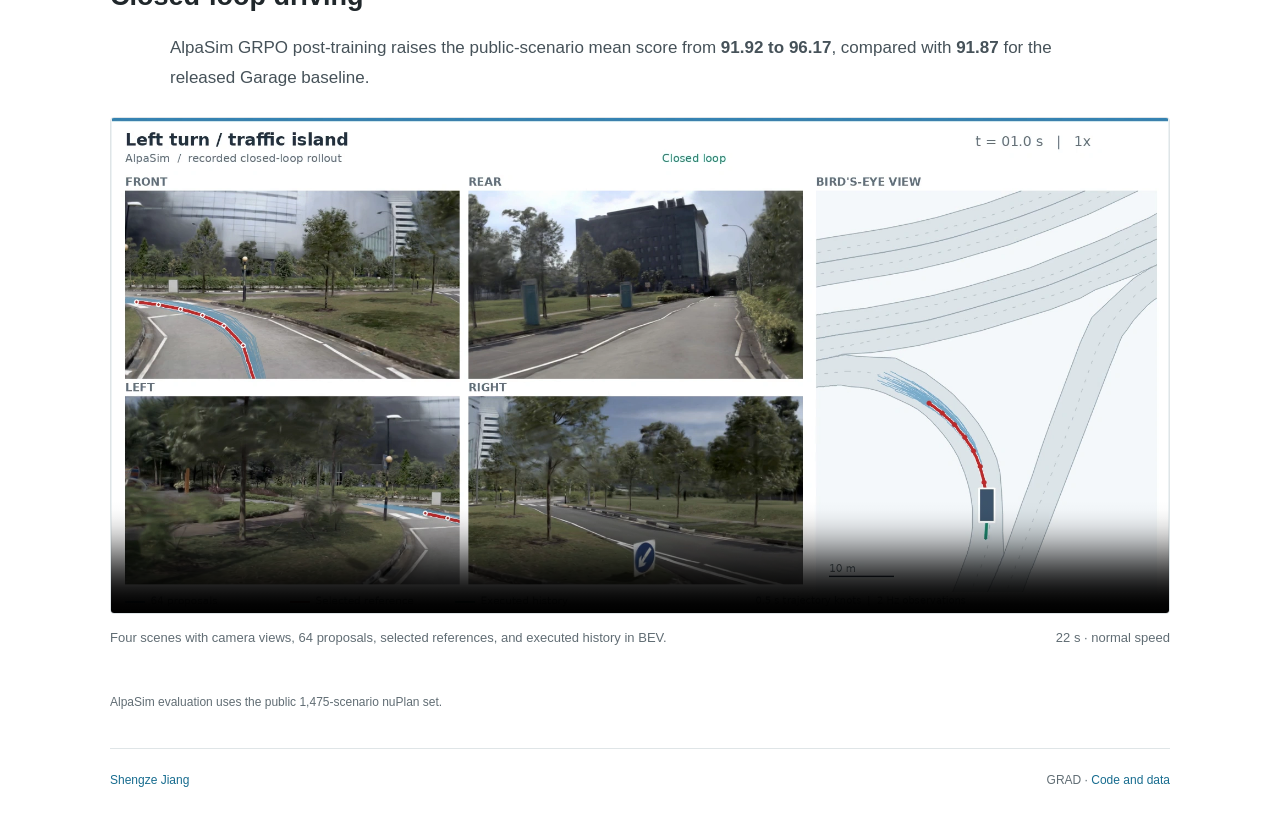
==== commit 3b66110a: "Remove scorer configuration note from project page" ====
--- a/GRAD/index.html
+++ b/GRAD/index.html
@@ -94,7 +94,7 @@
         <figcaption><span>Four scenes with camera views, 64 proposals, selected references, and executed history in BEV.</span><span>22 s &middot; normal speed</span></figcaption>
       </figure>
     </section>
-    <p class="evaluation-note project-width">V1 uses scorer ensembling; V2 uses a single model. AlpaSim evaluation uses the public 1,475-scenario nuPlan set.</p>
+    <p class="evaluation-note project-width">AlpaSim evaluation uses the public 1,475-scenario nuPlan set.</p>
   </main>
   <footer class="site-footer project-width"><a href="../index.html">Shengze Jiang</a><span>GRAD &middot; <a href="https://github.com/NecoJac/GRAD">Code and data</a></span></footer>
 
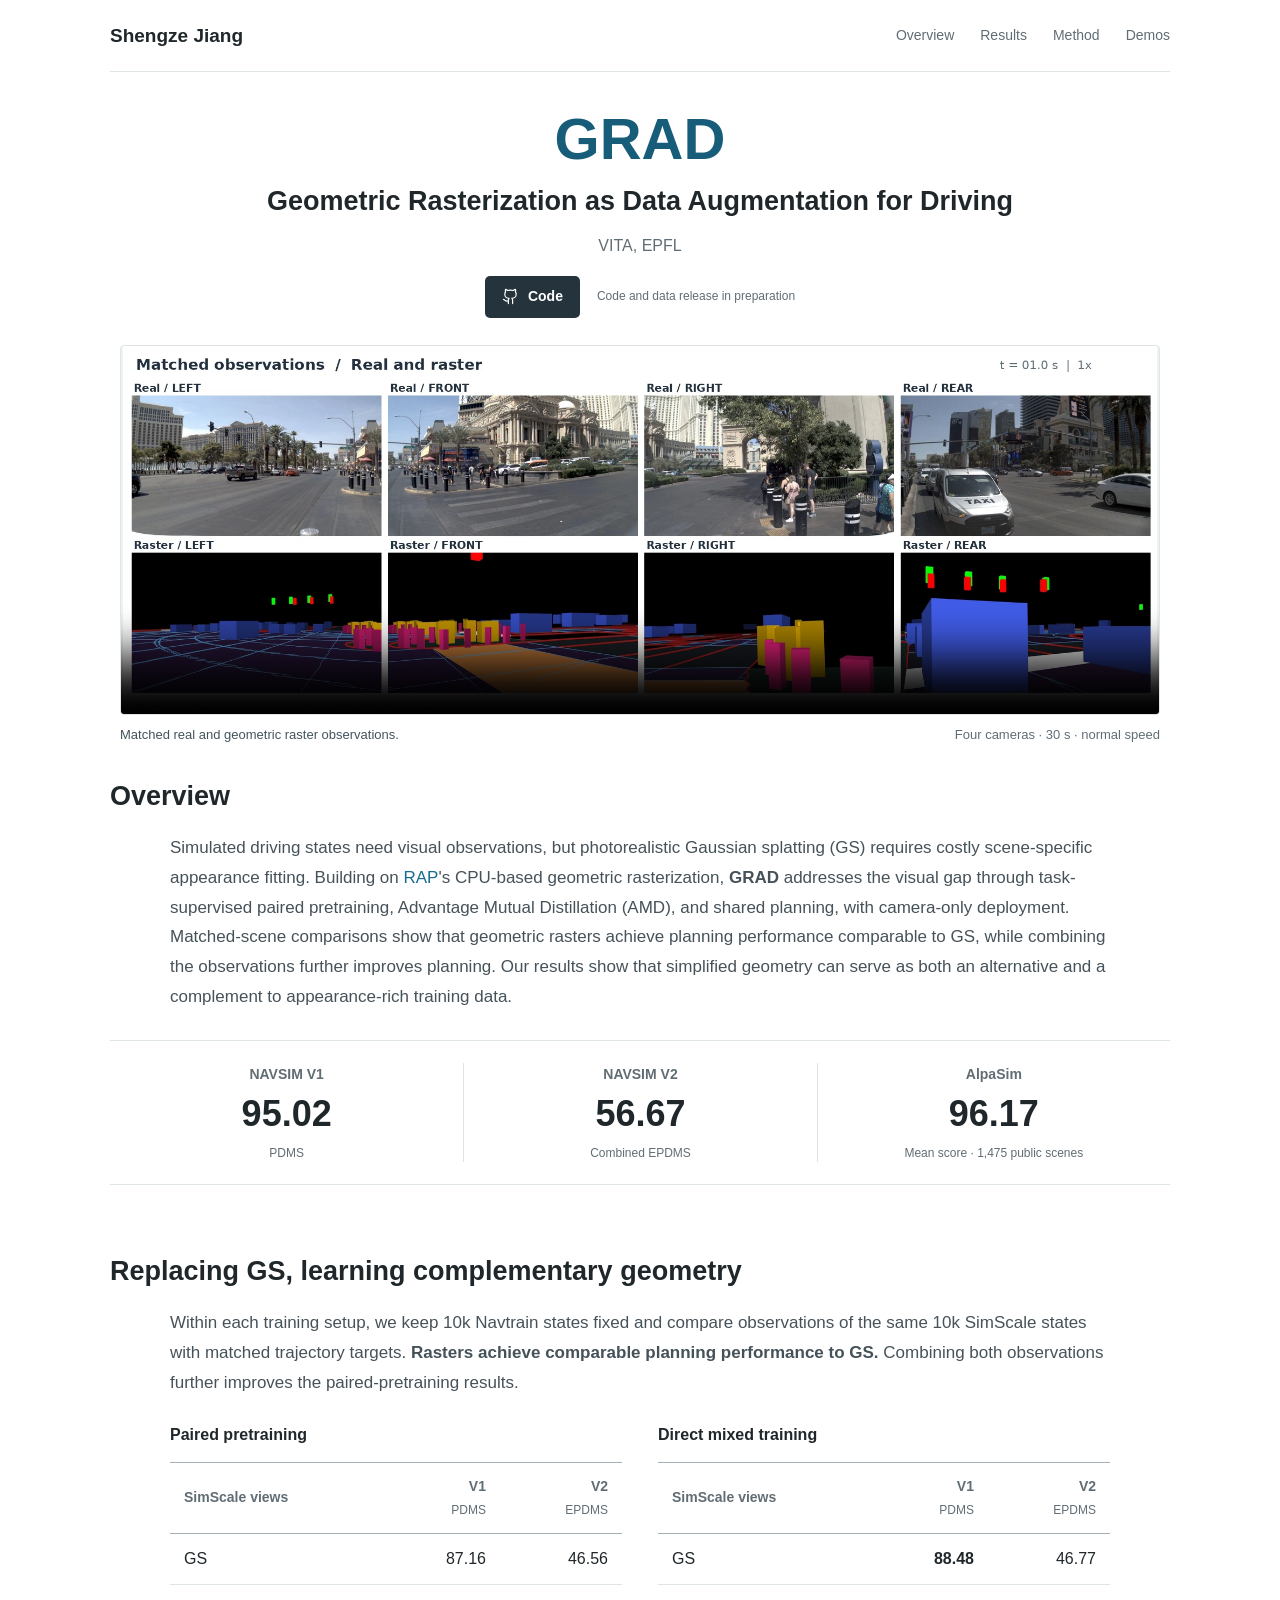
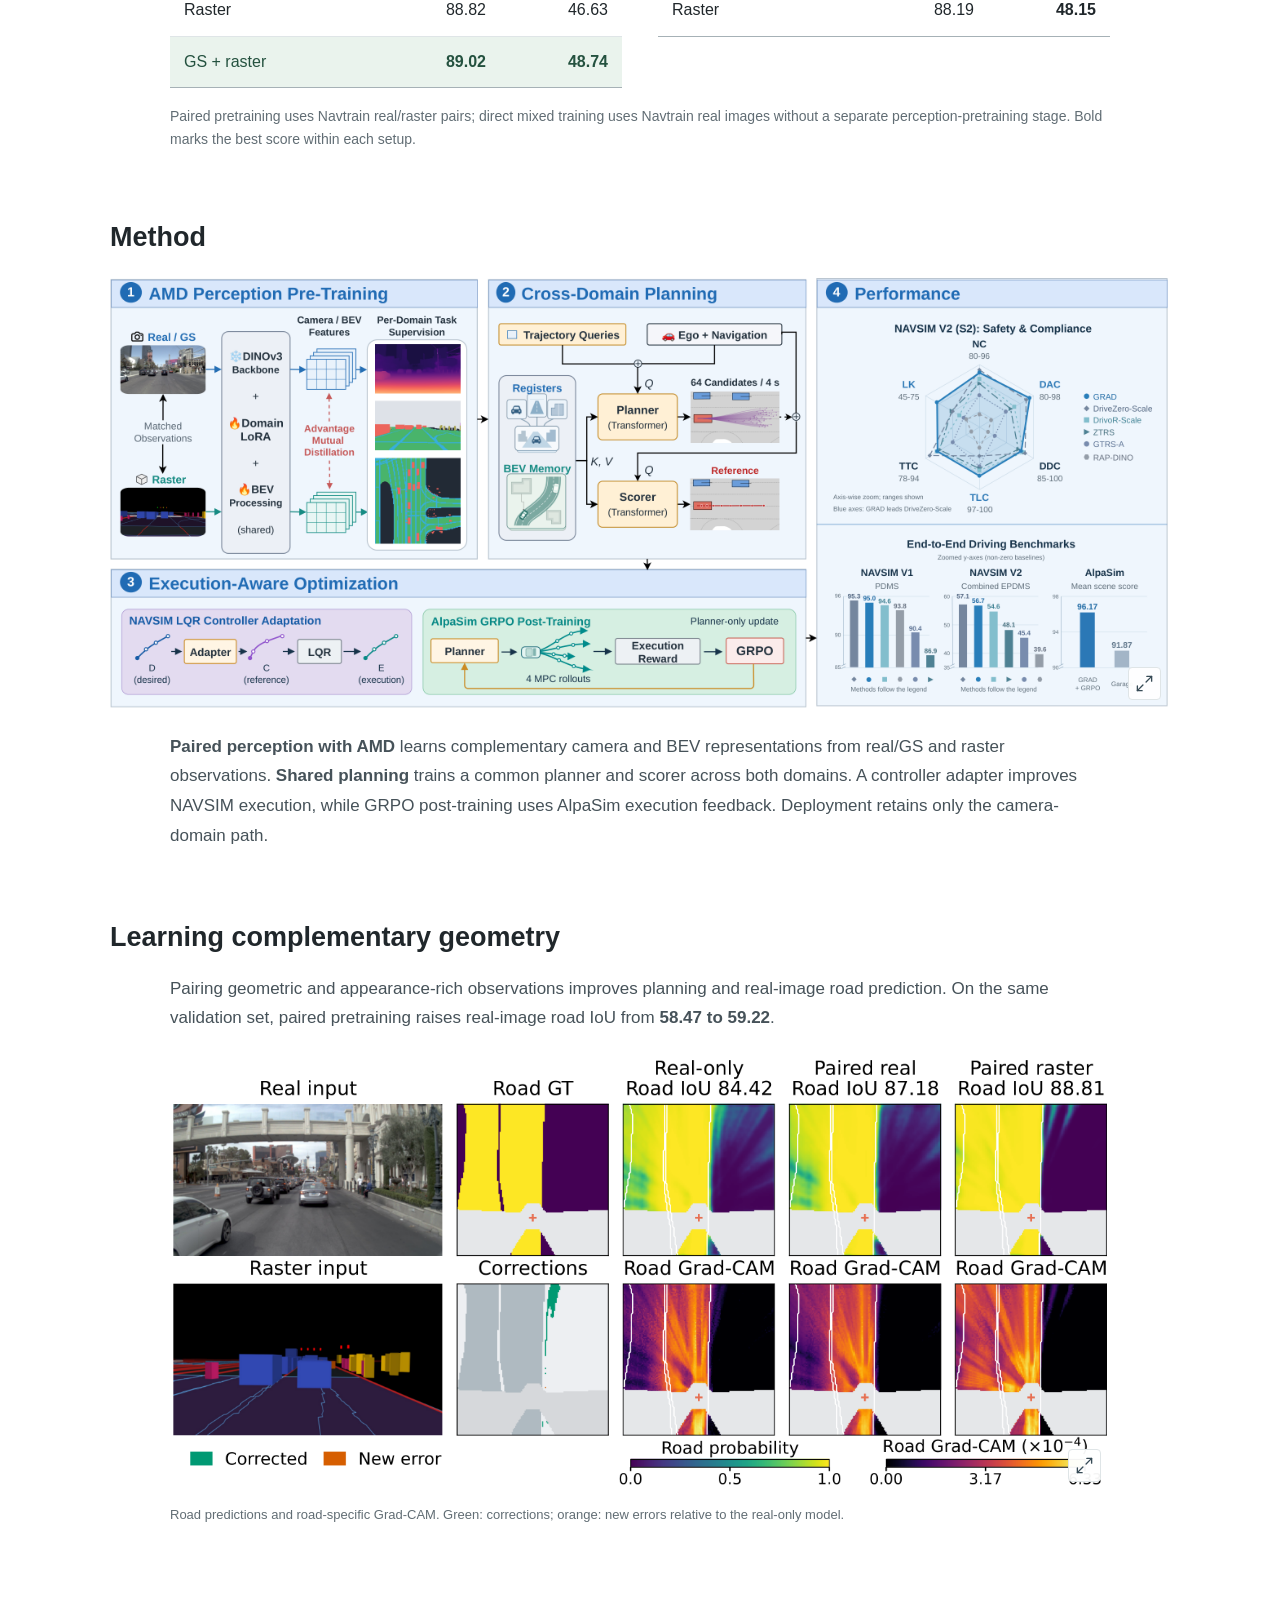
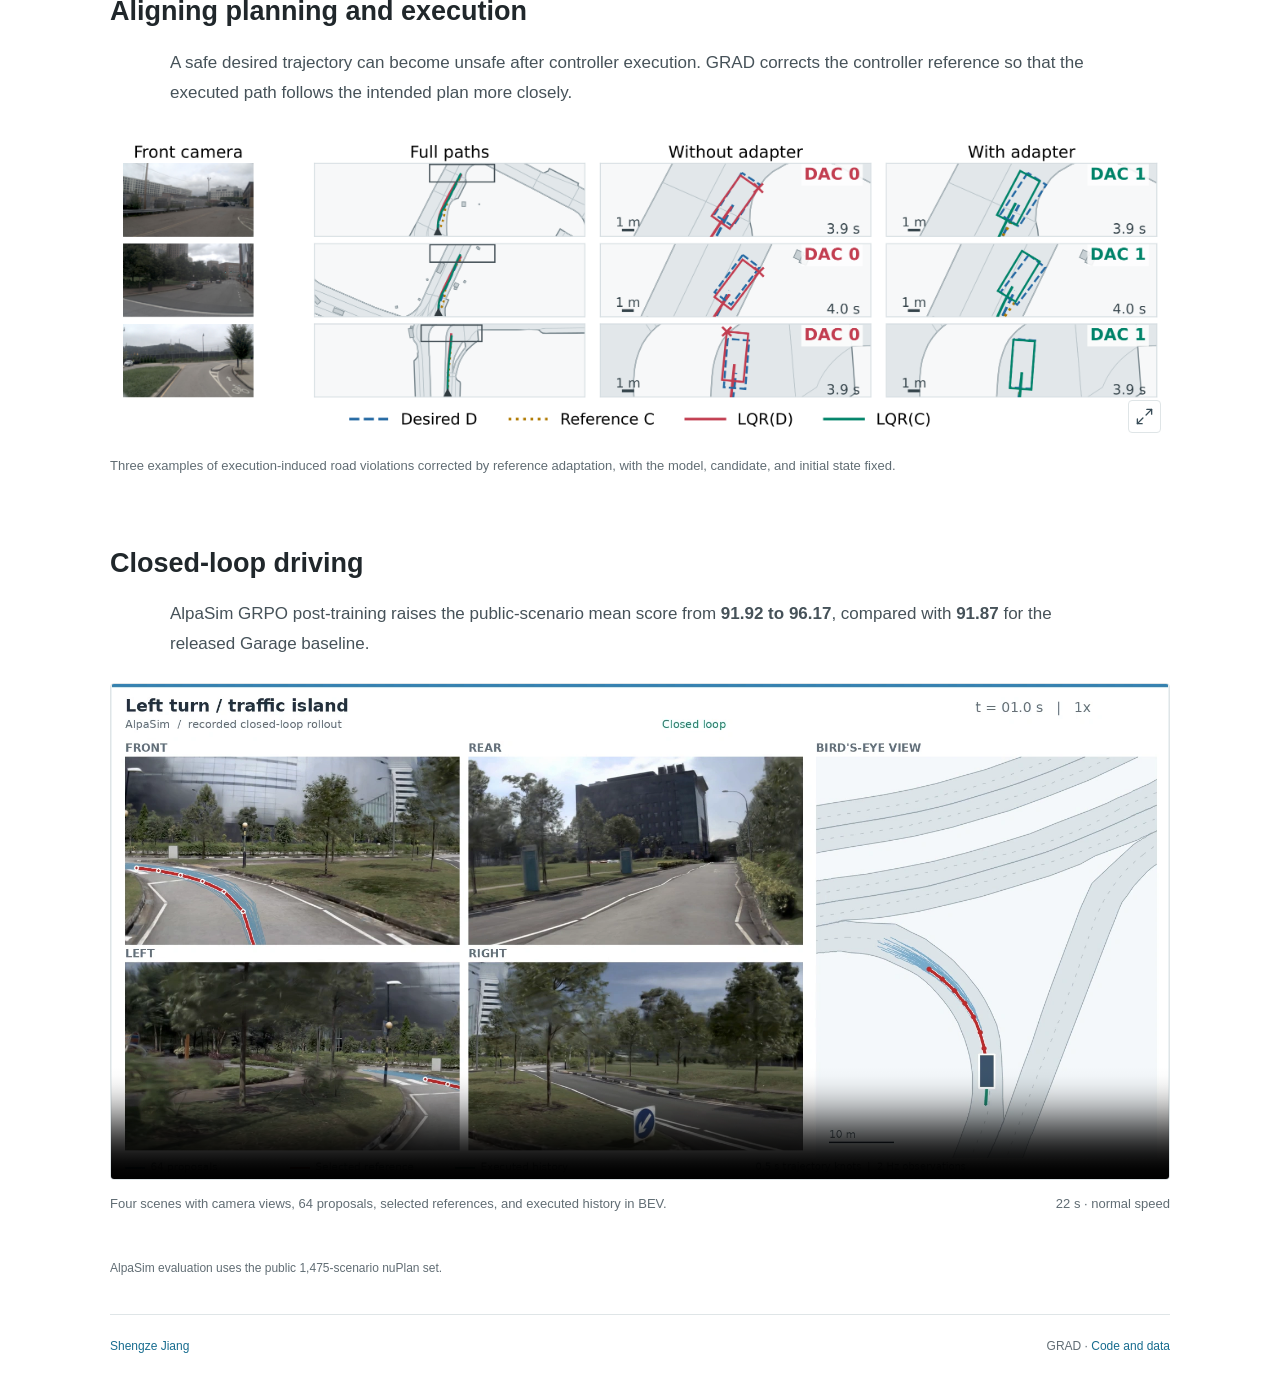
==== commit 2e08e1fa: "Show matched observation results and clean public project wording" ====
--- a/GRAD/index.html
+++ b/GRAD/index.html
@@ -20,13 +20,13 @@
   <a class="skip-link" href="#main">Skip to content</a>
   <header class="site-nav project-width">
     <a class="wordmark" href="../index.html">Shengze Jiang</a>
-    <nav aria-label="Project navigation"><a href="#abstract">Abstract</a><a href="#method">Method</a><a href="#demos">Demos</a></nav>
+    <nav aria-label="Project navigation"><a href="#abstract">Overview</a><a href="#replacement">Results</a><a href="#method">Method</a><a href="#demos">Demos</a></nav>
   </header>
 
   <main id="main">
     <section class="project-opening project-width" aria-labelledby="project-title">
       <h1 id="project-title">GRAD</h1>
-      <p class="paper-title">Geometric Rasterization as Data Augmentation for Driving</p>
+      <p class="study-title">Geometric Rasterization as Data Augmentation for Driving</p>
       <p class="project-affiliation">VITA, EPFL</p>
       <div class="resource-links"><a class="button button-primary" href="https://github.com/NecoJac/GRAD"><i data-lucide="github" aria-hidden="true"></i>Code</a><span class="release-note">Code and data release in preparation</span></div>
       <figure class="opening-media">
@@ -38,9 +38,9 @@
       </figure>
     </section>
 
-    <section id="abstract" class="paper-section project-width" aria-labelledby="abstract-title">
-      <h2 id="abstract-title">Abstract</h2>
-      <div class="paper-prose"><p>Simulated driving states need visual observations, but photorealistic Gaussian splatting (GS) requires costly scene-specific appearance fitting. Building on <a href="https://alan-lanfeng.github.io/RAP/">RAP</a>'s CPU-based geometric rasterization, <strong>GRAD</strong> addresses the visual gap through task-supervised paired pretraining, Advantage Mutual Distillation (AMD), and shared planning, with camera-only deployment. Matched-scene comparisons show that geometric rasters achieve planning performance comparable to GS, while combining the observations further improves planning. Our results show that simplified geometry can serve as both an alternative and a complement to appearance-rich training data.</p></div>
+    <section id="abstract" class="study-section project-width" aria-labelledby="abstract-title">
+      <h2 id="abstract-title">Overview</h2>
+      <div class="study-prose"><p>Simulated driving states need visual observations, but photorealistic Gaussian splatting (GS) requires costly scene-specific appearance fitting. Building on <a href="https://alan-lanfeng.github.io/RAP/">RAP</a>'s CPU-based geometric rasterization, <strong>GRAD</strong> addresses the visual gap through task-supervised paired pretraining, Advantage Mutual Distillation (AMD), and shared planning, with camera-only deployment. Matched-scene comparisons show that geometric rasters achieve planning performance comparable to GS, while combining the observations further improves planning. Our results show that simplified geometry can serve as both an alternative and a complement to appearance-rich training data.</p></div>
       <dl class="headline-results">
         <div><dt>NAVSIM V1</dt><dd>95.02<span>PDMS</span></dd></div>
         <div><dt>NAVSIM V2</dt><dd>56.67<span>Combined EPDMS</span></dd></div>
@@ -48,45 +48,70 @@
       </dl>
     </section>
 
-    <section id="method" class="paper-section project-width" aria-labelledby="method-title">
+    <section id="replacement" class="study-section project-width" aria-labelledby="replacement-title">
+      <h2 id="replacement-title">Replacing GS, learning complementary geometry</h2>
+      <div class="study-prose"><p>Within each training setup, we keep 10k Navtrain states fixed and compare observations of the same 10k SimScale states with matched trajectory targets. <strong>Rasters achieve comparable planning performance to GS.</strong> Combining both observations further improves the paired-pretraining results.</p></div>
+      <div class="replacement-tables">
+        <table class="result-table">
+          <caption>Paired pretraining</caption>
+          <thead><tr><th scope="col">SimScale views</th><th scope="col">V1<br><span>PDMS</span></th><th scope="col">V2<br><span>EPDMS</span></th></tr></thead>
+          <tbody>
+            <tr><th scope="row">GS</th><td>87.16</td><td>46.56</td></tr>
+            <tr><th scope="row">Raster</th><td>88.82</td><td>46.63</td></tr>
+            <tr class="highlight-row"><th scope="row">GS + raster</th><td><strong>89.02</strong></td><td><strong>48.74</strong></td></tr>
+          </tbody>
+        </table>
+        <table class="result-table">
+          <caption>Direct mixed training</caption>
+          <thead><tr><th scope="col">SimScale views</th><th scope="col">V1<br><span>PDMS</span></th><th scope="col">V2<br><span>EPDMS</span></th></tr></thead>
+          <tbody>
+            <tr><th scope="row">GS</th><td><strong>88.48</strong></td><td>46.77</td></tr>
+            <tr><th scope="row">Raster</th><td>88.19</td><td><strong>48.15</strong></td></tr>
+          </tbody>
+        </table>
+      </div>
+      <p class="replacement-note">Paired pretraining uses Navtrain real/raster pairs; direct mixed training uses Navtrain real images without a separate perception-pretraining stage. Bold marks the best score within each setup.</p>
+    </section>
+
+    <section id="method" class="study-section project-width" aria-labelledby="method-title">
       <h2 id="method-title">Method</h2>
-      <figure class="paper-figure">
+      <figure class="study-figure">
         <button class="figure-zoom" type="button" data-zoom="../assets/images/grad-overview.png" data-zoom-title="GRAD framework" aria-label="Enlarge the GRAD framework">
           <img src="../assets/images/grad-overview.png" width="2600" height="1056" loading="lazy" alt="GRAD: paired perception with AMD, shared planning, controller adaptation and post-training, and performance comparisons">
           <span class="zoom-affordance" title="Enlarge figure"><i data-lucide="maximize-2" aria-hidden="true"></i></span>
         </button>
       </figure>
-      <div class="paper-prose"><p><strong>Paired perception with AMD</strong> learns complementary camera and BEV representations from real/GS and raster observations. <strong>Shared planning</strong> trains a common planner and scorer across both domains. A controller adapter improves NAVSIM execution, while GRPO post-training uses AlpaSim execution feedback. Deployment retains only the camera-domain path.</p></div>
+      <div class="study-prose"><p><strong>Paired perception with AMD</strong> learns complementary camera and BEV representations from real/GS and raster observations. <strong>Shared planning</strong> trains a common planner and scorer across both domains. A controller adapter improves NAVSIM execution, while GRPO post-training uses AlpaSim execution feedback. Deployment retains only the camera-domain path.</p></div>
     </section>
 
-    <section class="paper-section project-width" aria-labelledby="road-title">
+    <section class="study-section project-width" aria-labelledby="road-title">
       <h2 id="road-title">Learning complementary geometry</h2>
-      <div class="paper-prose"><p>Pairing geometric and appearance-rich observations improves planning and real-image road prediction. On the same validation set, paired pretraining raises real-image road IoU from <strong>58.47 to 59.22</strong>.</p></div>
-      <figure class="paper-figure road-figure">
+      <div class="study-prose"><p>Pairing geometric and appearance-rich observations improves planning and real-image road prediction. On the same validation set, paired pretraining raises real-image road IoU from <strong>58.47 to 59.22</strong>.</p></div>
+      <figure class="study-figure road-figure">
         <button class="figure-zoom" type="button" data-zoom="../assets/images/road-features.png" data-zoom-title="Road prediction with paired pretraining" aria-label="Enlarge road prediction comparison">
           <img src="../assets/images/road-features.png" width="2600" height="1200" loading="lazy" alt="Road ground truth, real-only and paired predictions, and road-specific Grad-CAM. Real-image IoU in this example increases from 84.42 to 87.18.">
           <span class="zoom-affordance" title="Enlarge figure"><i data-lucide="maximize-2" aria-hidden="true"></i></span>
         </button>
-        <figcaption>Road predictions and road-specific Grad-CAM from the paper. Green: corrections; orange: new errors relative to the real-only model.</figcaption>
+        <figcaption>Road predictions and road-specific Grad-CAM. Green: corrections; orange: new errors relative to the real-only model.</figcaption>
       </figure>
     </section>
 
-    <section class="paper-section project-width" aria-labelledby="adapter-title">
+    <section class="study-section project-width" aria-labelledby="adapter-title">
       <h2 id="adapter-title">Aligning planning and execution</h2>
-      <div class="paper-prose"><p>A safe desired trajectory can become unsafe after controller execution. GRAD corrects the controller reference so that the executed path follows the intended plan more closely.</p></div>
-      <figure class="paper-figure">
+      <div class="study-prose"><p>A safe desired trajectory can become unsafe after controller execution. GRAD corrects the controller reference so that the executed path follows the intended plan more closely.</p></div>
+      <figure class="study-figure">
         <button class="figure-zoom" type="button" data-zoom="../assets/images/adapter-cases.png" data-zoom-title="Controller adaptation" aria-label="Enlarge controller adaptation cases">
-          <img src="../assets/images/adapter-cases.png" width="2600" height="761" loading="lazy" alt="Three paper examples showing camera views, trajectories, and matched close-ups. Direct LQR execution crosses the road boundary; adapted execution remains compliant.">
+          <img src="../assets/images/adapter-cases.png" width="2600" height="761" loading="lazy" alt="Three examples showing camera views, trajectories, and matched close-ups. Direct LQR execution crosses the road boundary; adapted execution remains compliant.">
           <span class="zoom-affordance" title="Enlarge figure"><i data-lucide="maximize-2" aria-hidden="true"></i></span>
         </button>
         <figcaption>Three examples of execution-induced road violations corrected by reference adaptation, with the model, candidate, and initial state fixed.</figcaption>
       </figure>
     </section>
 
-    <section id="demos" class="paper-section project-width" aria-labelledby="demos-title">
+    <section id="demos" class="study-section project-width" aria-labelledby="demos-title">
       <h2 id="demos-title">Closed-loop driving</h2>
-      <div class="paper-prose"><p>AlpaSim GRPO post-training raises the public-scenario mean score from <strong>91.92 to 96.17</strong>, compared with <strong>91.87</strong> for the released Garage baseline.</p></div>
-      <figure class="paper-figure">
+      <div class="study-prose"><p>AlpaSim GRPO post-training raises the public-scenario mean score from <strong>91.92 to 96.17</strong>, compared with <strong>91.87</strong> for the released Garage baseline.</p></div>
+      <figure class="study-figure">
         <video class="full-video showcase-video" controls playsinline muted loop preload="metadata" poster="../assets/images/showcase-poster.webp" aria-label="Four AlpaSim closed-loop driving examples with camera and BEV trajectory visualizations">
           <source src="../assets/media/closed_loop_showcase.mp4" type="video/mp4">
           <a href="../assets/media/closed_loop_showcase.mp4">Download the closed-loop showcase</a>
--- a/assets/css/site.css
+++ b/assets/css/site.css
@@ -90,7 +90,7 @@
 .project-page .site-nav { min-height: 72px; }
 .project-opening .eyebrow { margin-bottom: 10px; }
 .project-opening h1 { font-size: 58px; line-height: 1.08; font-weight: 750; color: #175d79; }
-.paper-title { font-size: 27px; line-height: 1.28; font-weight: 600; margin-top: 13px; text-wrap: balance; }
+.study-title { font-size: 27px; line-height: 1.28; font-weight: 600; margin-top: 13px; text-wrap: balance; }
 .project-lead { font-size: 18px; color: var(--muted); margin-top: 17px; }
 .mobile-break { display: none; }
 .resource-links { display: flex; justify-content: center; flex-wrap: wrap; align-items: center; gap: 10px; margin-top: 22px; }
@@ -191,14 +191,21 @@
 .compact-project .project-opening { padding-top: 36px; }
 .project-affiliation { color: var(--muted); font-size: 16px; margin-top: 15px; }
 .compact-project .resource-links { margin-top: 16px; }
-.paper-section { padding-block: 35px; }
-.paper-section h2 { font-size: 27px; margin-bottom: 20px; }
-.paper-prose { max-width: 940px; margin-inline: auto; }
-.paper-prose p { font-size: 17px; line-height: 1.75; color: #465259; }
-.paper-figure { margin: 24px auto 0; }
-.paper-figure + .paper-prose { margin-top: 23px; }
-.paper-figure figcaption { display: flex; justify-content: space-between; gap: 20px; font-size: 13px; color: var(--muted); line-height: 1.65; margin-top: 13px; }
-.paper-figure figcaption span:last-child { flex-shrink: 0; }
+.study-section { padding-block: 35px; }
+.study-section h2 { font-size: 27px; margin-bottom: 20px; }
+.study-prose { max-width: 940px; margin-inline: auto; }
+.study-prose p { font-size: 17px; line-height: 1.75; color: #465259; }
+.study-figure { margin: 24px auto 0; }
+.study-figure + .study-prose { margin-top: 23px; }
+.study-figure figcaption { display: flex; justify-content: space-between; gap: 20px; font-size: 13px; color: var(--muted); line-height: 1.65; margin-top: 13px; }
+.study-figure figcaption span:last-child { flex-shrink: 0; }
+.replacement-tables { display: grid; grid-template-columns: repeat(2, minmax(0, 1fr)); gap: 36px; max-width: 940px; margin: 25px auto 0; align-items: start; }
+.replacement-tables .result-table { table-layout: fixed; font-size: 16px; }
+.replacement-tables caption { font-size: 16px; font-weight: 600; color: var(--ink); padding-bottom: 13px; }
+.replacement-tables thead th { font-size: 14px; }
+.replacement-tables th:first-child { width: 46%; }
+.replacement-tables thead span { font-size: 12px; font-weight: 400; }
+.replacement-note { max-width: 940px; margin: 17px auto 0; font-size: 14px; color: var(--muted); line-height: 1.65; }
 .road-figure { max-width: 940px; }
 .showcase-video { aspect-ratio: 1920 / 900; }
 .compact-project .headline-results { margin-top: 28px; padding-block: 22px; }
@@ -227,7 +234,8 @@
   .site-nav { min-height: 72px; gap: 12px; }
   .wordmark { font-size: 16px; }
   .site-nav nav { gap: 14px; font-size: 12px; }
-  .project-page .site-nav nav { gap: 12px; }
+  .project-page .site-nav { flex-wrap: wrap; padding-block: 13px; gap: 4px 14px; }
+  .project-page .site-nav nav { gap: 14px; }
   .nav-icon { display: none; }
   .profile { padding: 38px 0 34px; }
   .profile-photo { float: none; width: 130px; height: 160px; margin: 0 0 24px; }
@@ -253,12 +261,13 @@
   .contact-email { font-size: 17px; white-space: normal; overflow-wrap: anywhere; }
   .project-opening { padding-top: 29px; }
   .compact-project .project-opening { padding-top: 29px; }
-  .paper-section { padding-block: 26px; }
-  .paper-section h2 { font-size: 24px; margin-bottom: 17px; }
-  .paper-prose p { font-size: 16px; line-height: 1.7; }
-  .paper-figure figcaption { flex-direction: column; gap: 5px; font-size: 12px; }
+  .study-section { padding-block: 26px; }
+  .study-section h2 { font-size: 24px; margin-bottom: 17px; }
+  .study-prose p { font-size: 16px; line-height: 1.7; }
+  .study-figure figcaption { flex-direction: column; gap: 5px; font-size: 12px; }
+  .replacement-tables { grid-template-columns: minmax(0, 1fr); gap: 24px; }
   .project-opening h1 { font-size: 48px; }
-  .paper-title { font-size: 23px; margin-top: 12px; }
+  .study-title { font-size: 23px; margin-top: 12px; }
   .project-lead { font-size: 16px; margin-top: 16px; line-height: 1.6; }
   .resource-links { margin-top: 19px; gap: 9px; }
   .resource-links .release-note { flex-basis: 100%; margin: 0; padding-top: 3px; }
@@ -307,7 +316,7 @@
   .site-nav nav { gap: 10px; }
   .wordmark { font-size: 15px; }
   .personal-width, .project-width { width: calc(100% - 28px); }
-  .paper-title { font-size: 21px; }
+  .study-title { font-size: 21px; }
   .headline-results dd { font-size: 24px; }
 }
 @media (prefers-reduced-motion: reduce) {
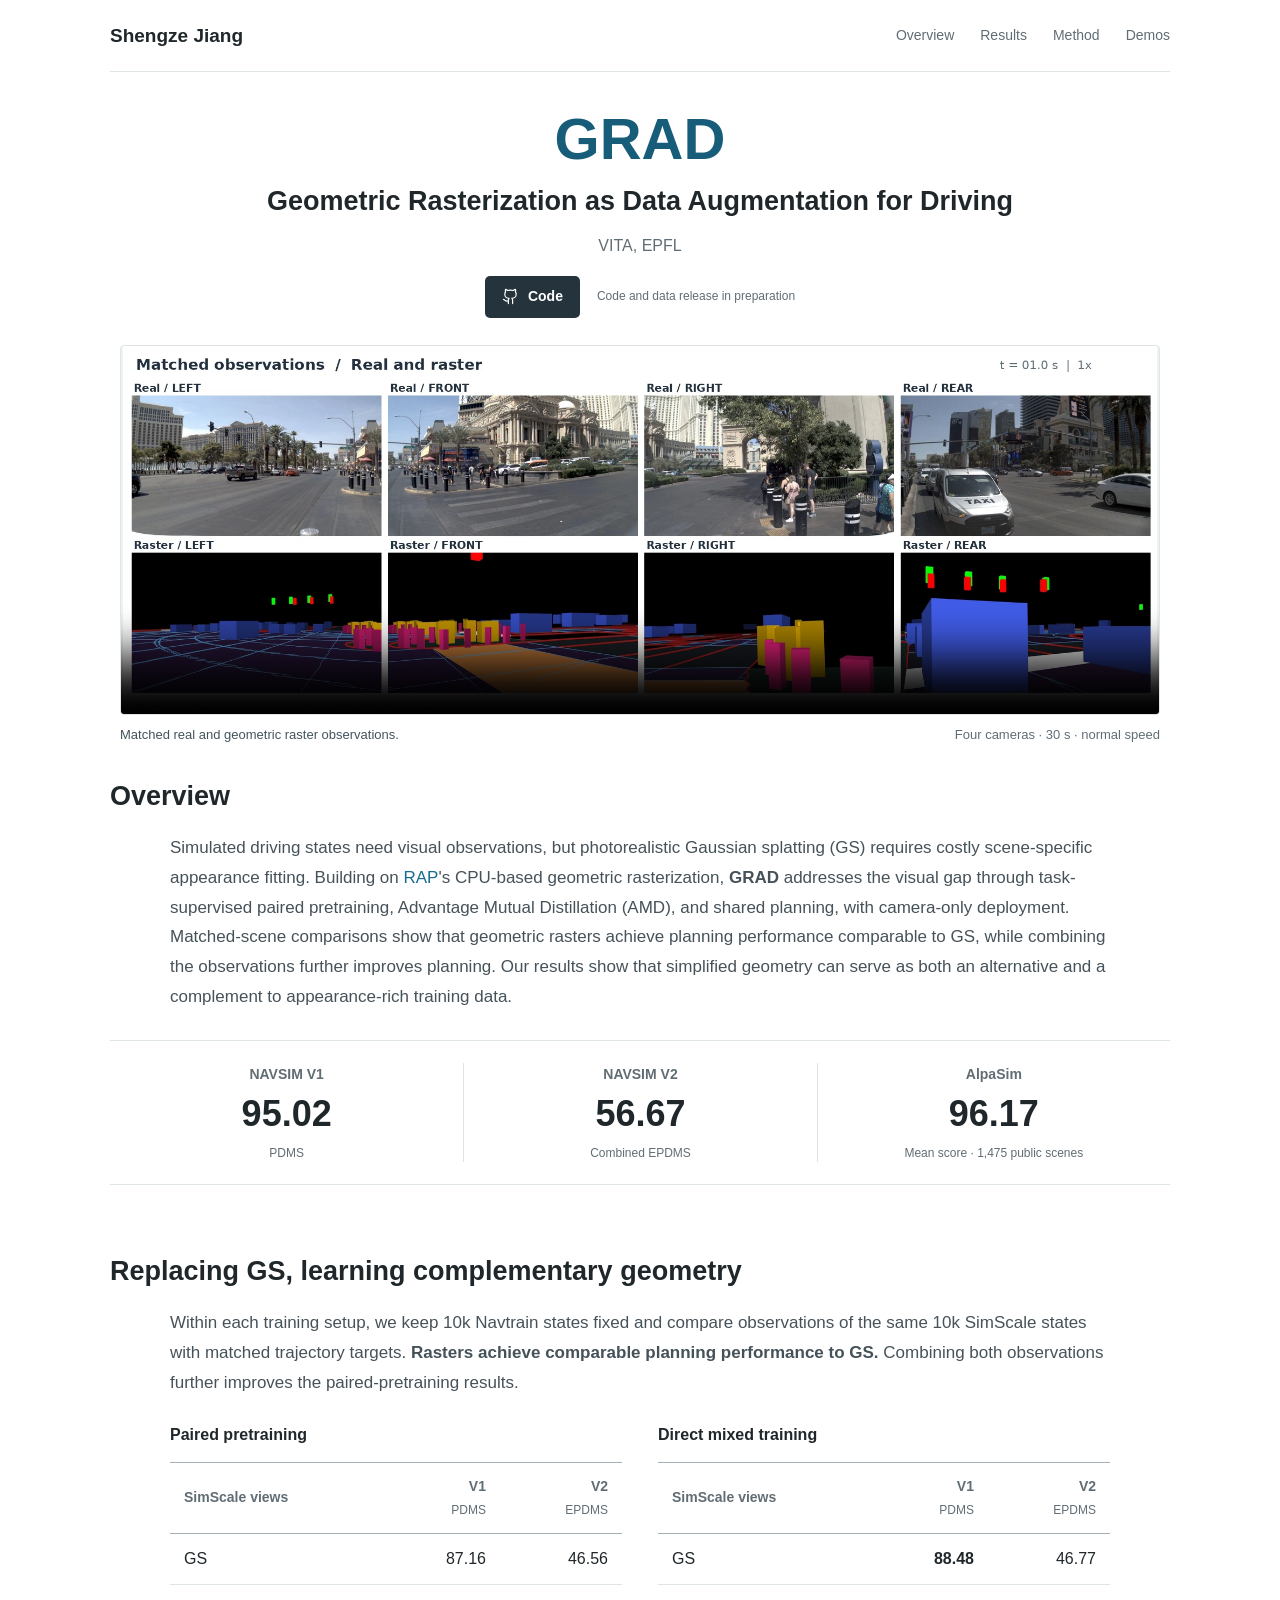
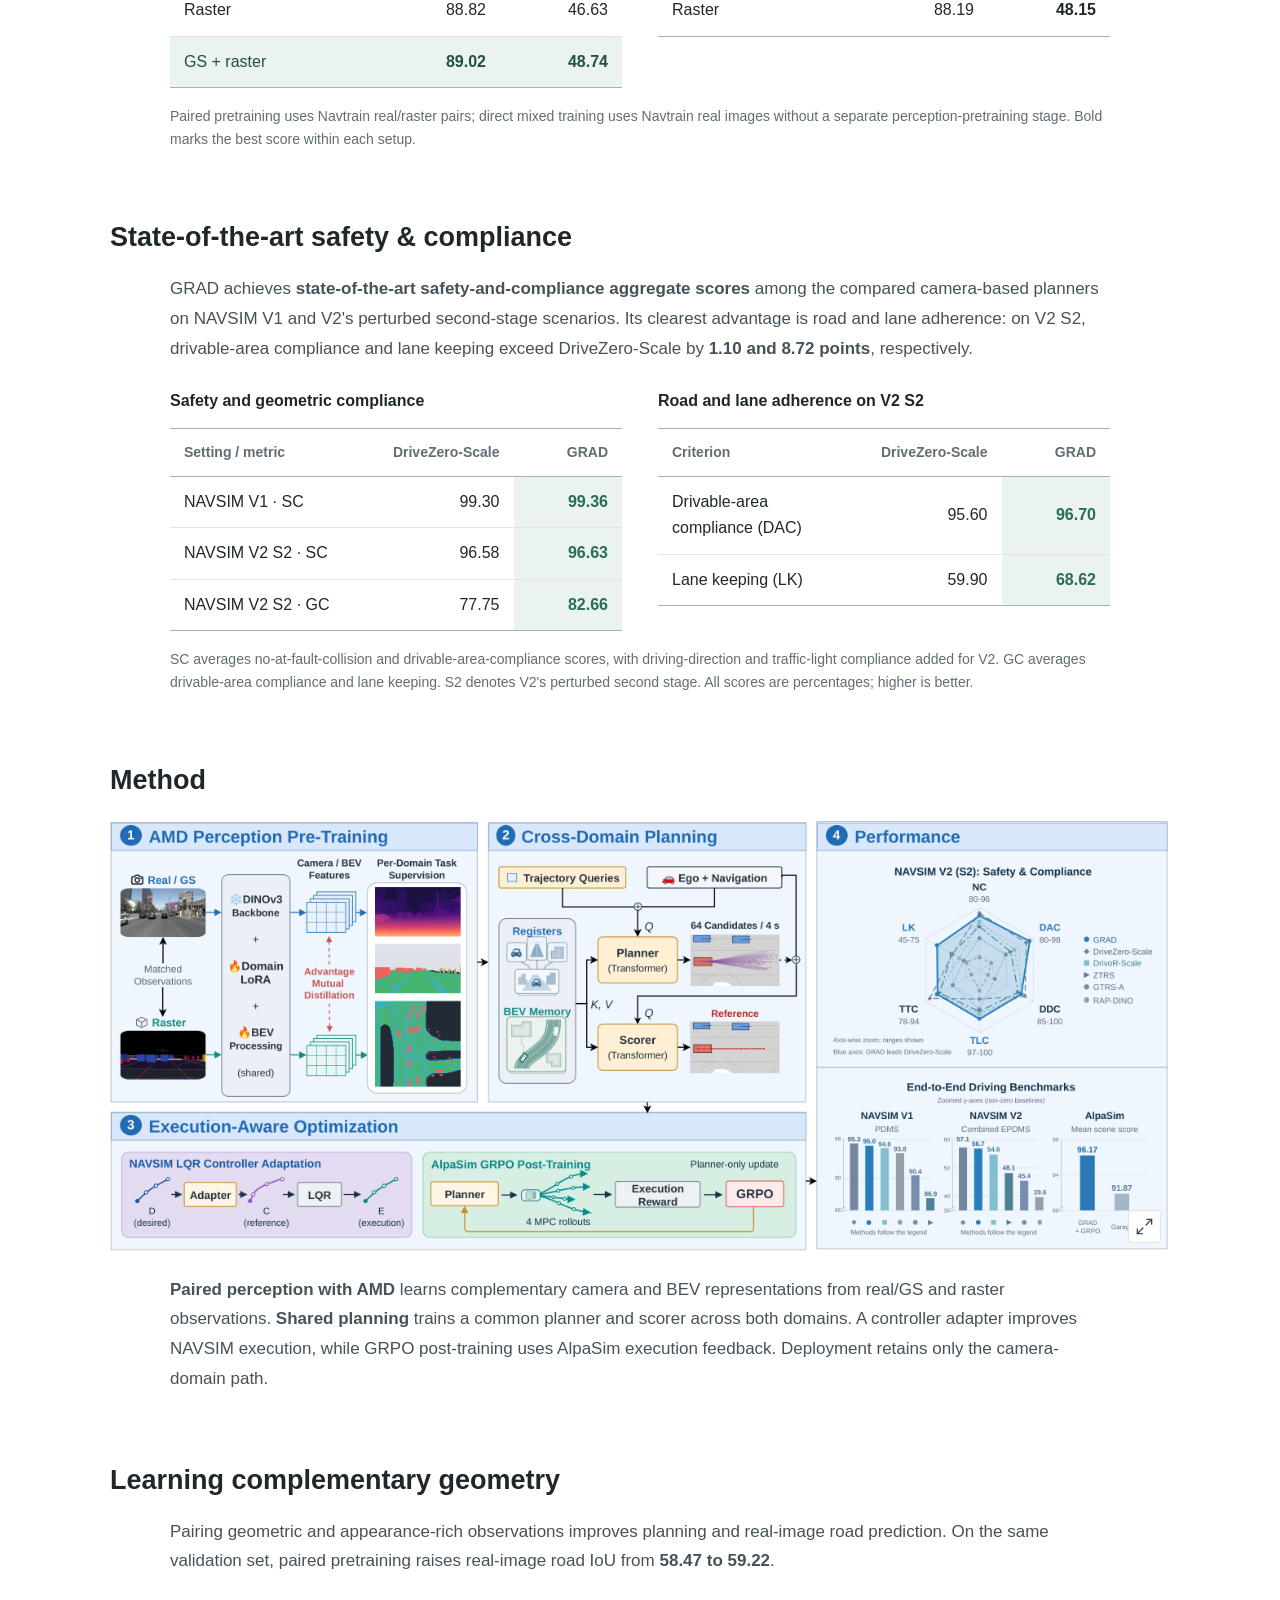
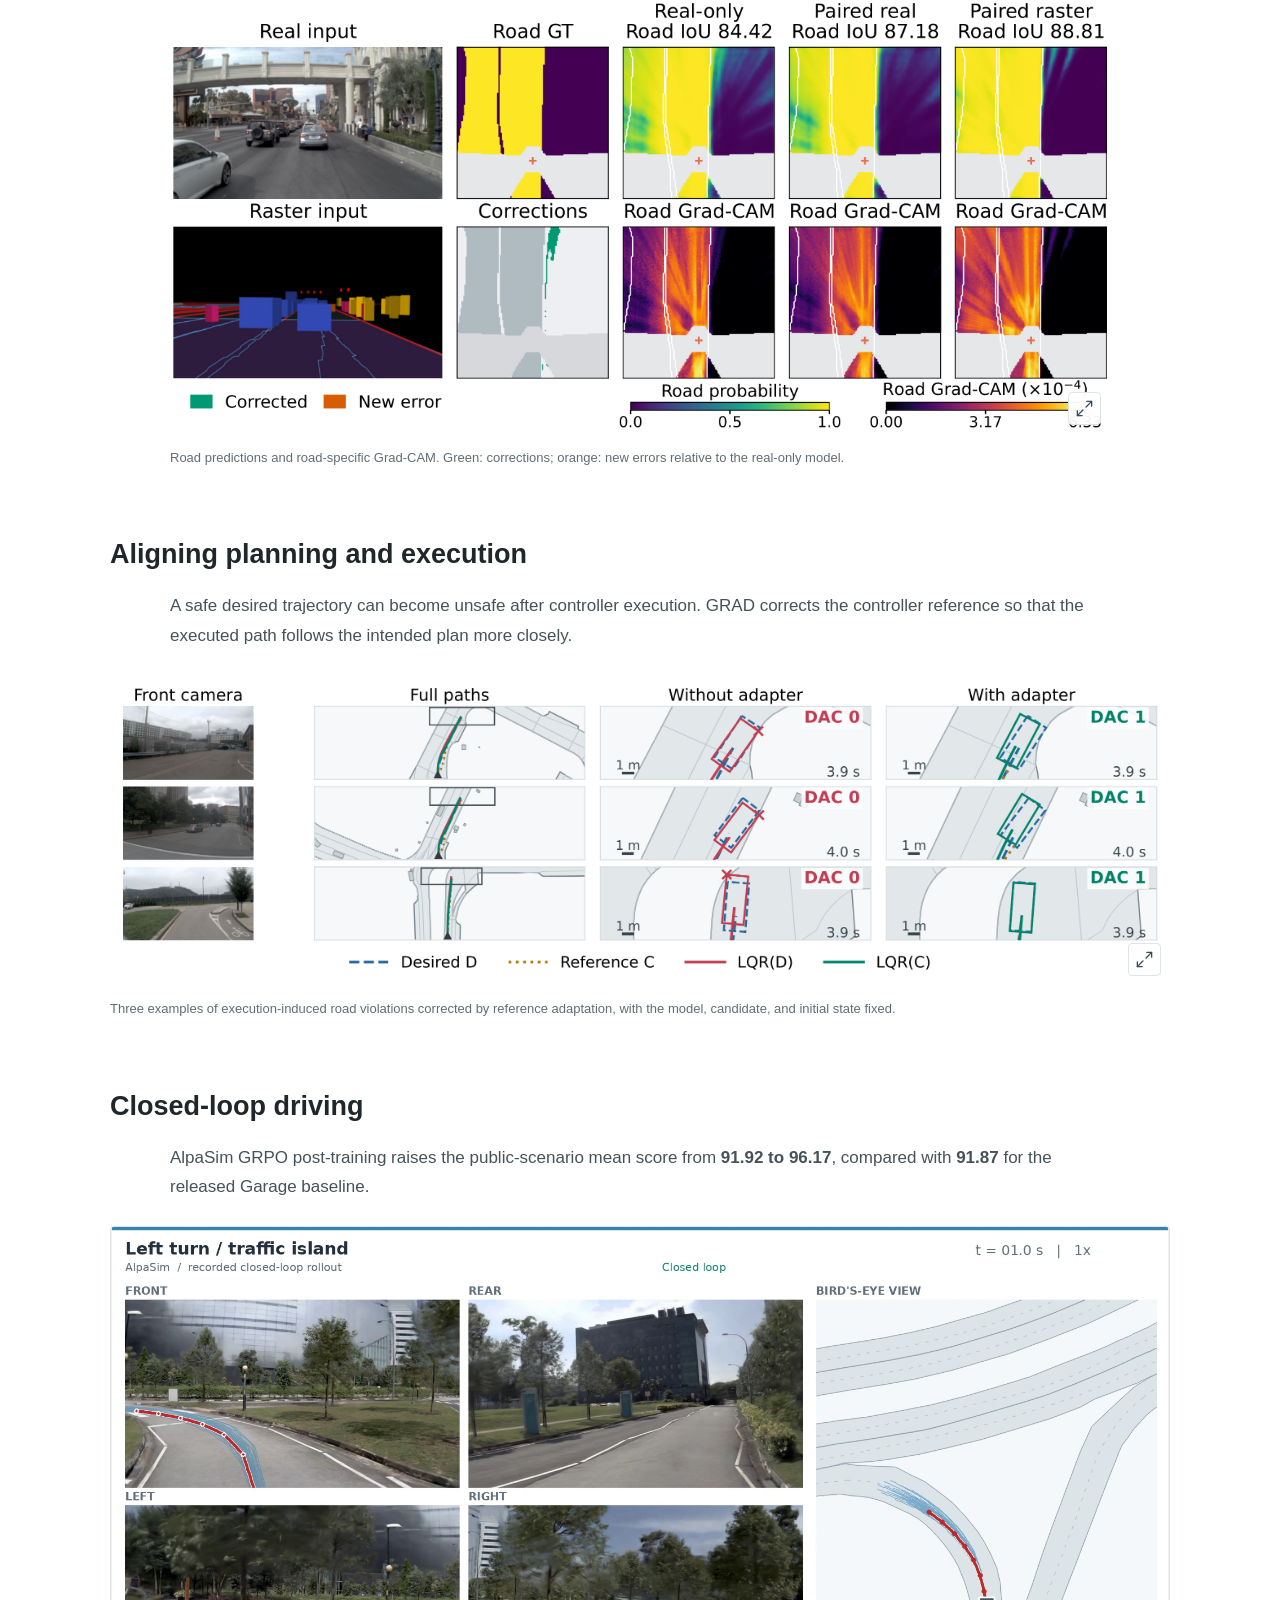
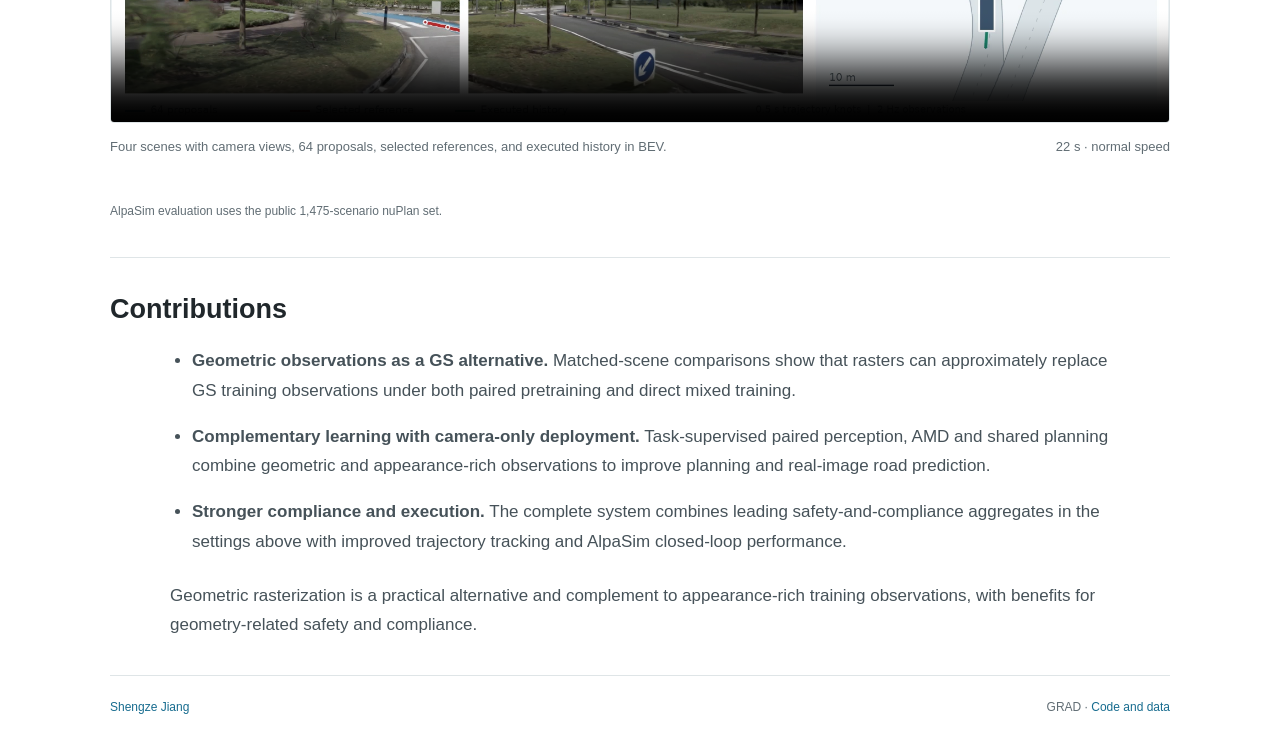
==== commit f7d9acaf: "Highlight safety compliance results and summarize GRAD contributions" ====
--- a/GRAD/index.html
+++ b/GRAD/index.html
@@ -73,6 +73,31 @@
       <p class="replacement-note">Paired pretraining uses Navtrain real/raster pairs; direct mixed training uses Navtrain real images without a separate perception-pretraining stage. Bold marks the best score within each setup.</p>
     </section>
 
+    <section id="safety" class="study-section project-width" aria-labelledby="safety-title">
+      <h2 id="safety-title">State-of-the-art safety &amp; compliance</h2>
+      <div class="study-prose"><p>GRAD achieves <strong>state-of-the-art safety-and-compliance aggregate scores</strong> among the compared camera-based planners on NAVSIM V1 and V2's perturbed second-stage scenarios. Its clearest advantage is road and lane adherence: on V2 S2, drivable-area compliance and lane keeping exceed DriveZero-Scale by <strong>1.10 and 8.72 points</strong>, respectively.</p></div>
+      <div class="replacement-tables safety-tables">
+        <table class="result-table">
+          <caption>Safety and geometric compliance</caption>
+          <thead><tr><th scope="col">Setting / metric</th><th scope="col">DriveZero-Scale</th><th scope="col">GRAD</th></tr></thead>
+          <tbody>
+            <tr><th scope="row">NAVSIM V1 &middot; SC</th><td>99.30</td><td><strong>99.36</strong></td></tr>
+            <tr><th scope="row">NAVSIM V2 S2 &middot; SC</th><td>96.58</td><td><strong>96.63</strong></td></tr>
+            <tr><th scope="row">NAVSIM V2 S2 &middot; GC</th><td>77.75</td><td><strong>82.66</strong></td></tr>
+          </tbody>
+        </table>
+        <table class="result-table">
+          <caption>Road and lane adherence on V2 S2</caption>
+          <thead><tr><th scope="col">Criterion</th><th scope="col">DriveZero-Scale</th><th scope="col">GRAD</th></tr></thead>
+          <tbody>
+            <tr><th scope="row">Drivable-area compliance (DAC)</th><td>95.60</td><td><strong>96.70</strong></td></tr>
+            <tr><th scope="row">Lane keeping (LK)</th><td>59.90</td><td><strong>68.62</strong></td></tr>
+          </tbody>
+        </table>
+      </div>
+      <p class="replacement-note">SC averages no-at-fault-collision and drivable-area-compliance scores, with driving-direction and traffic-light compliance added for V2. GC averages drivable-area compliance and lane keeping. S2 denotes V2's perturbed second stage. All scores are percentages; higher is better.</p>
+    </section>
+
     <section id="method" class="study-section project-width" aria-labelledby="method-title">
       <h2 id="method-title">Method</h2>
       <figure class="study-figure">
@@ -120,6 +145,18 @@
       </figure>
     </section>
     <p class="evaluation-note project-width">AlpaSim evaluation uses the public 1,475-scenario nuPlan set.</p>
+
+    <section id="contributions" class="study-section project-width" aria-labelledby="contributions-title">
+      <h2 id="contributions-title">Contributions</h2>
+      <div class="study-prose">
+        <ul class="contribution-list">
+          <li><strong>Geometric observations as a GS alternative.</strong> Matched-scene comparisons show that rasters can approximately replace GS training observations under both paired pretraining and direct mixed training.</li>
+          <li><strong>Complementary learning with camera-only deployment.</strong> Task-supervised paired perception, AMD and shared planning combine geometric and appearance-rich observations to improve planning and real-image road prediction.</li>
+          <li><strong>Stronger compliance and execution.</strong> The complete system combines leading safety-and-compliance aggregates in the settings above with improved trajectory tracking and AlpaSim closed-loop performance.</li>
+        </ul>
+        <p>Geometric rasterization is a practical alternative and complement to appearance-rich training observations, with benefits for geometry-related safety and compliance.</p>
+      </div>
+    </section>
   </main>
   <footer class="site-footer project-width"><a href="../index.html">Shengze Jiang</a><span>GRAD &middot; <a href="https://github.com/NecoJac/GRAD">Code and data</a></span></footer>
 
--- a/assets/css/site.css
+++ b/assets/css/site.css
@@ -206,6 +206,12 @@
 .replacement-tables th:first-child { width: 46%; }
 .replacement-tables thead span { font-size: 12px; font-weight: 400; }
 .replacement-note { max-width: 940px; margin: 17px auto 0; font-size: 14px; color: var(--muted); line-height: 1.65; }
+.safety-tables th:first-child { width: 40%; }
+.safety-tables thead th:nth-child(2) { width: 36%; }
+.safety-tables tbody td:last-child { color: var(--green); background: var(--soft-green); }
+.contribution-list { margin: 0 0 24px; padding-left: 22px; color: #465259; font-size: 17px; line-height: 1.75; }
+.contribution-list li + li { margin-top: 16px; }
+#contributions { border-top: 1px solid var(--line); }
 .road-figure { max-width: 940px; }
 .showcase-video { aspect-ratio: 1920 / 900; }
 .compact-project .headline-results { margin-top: 28px; padding-block: 22px; }
@@ -264,6 +270,7 @@
   .study-section { padding-block: 26px; }
   .study-section h2 { font-size: 24px; margin-bottom: 17px; }
   .study-prose p { font-size: 16px; line-height: 1.7; }
+  .contribution-list { font-size: 16px; line-height: 1.7; }
   .study-figure figcaption { flex-direction: column; gap: 5px; font-size: 12px; }
   .replacement-tables { grid-template-columns: minmax(0, 1fr); gap: 24px; }
   .project-opening h1 { font-size: 48px; }
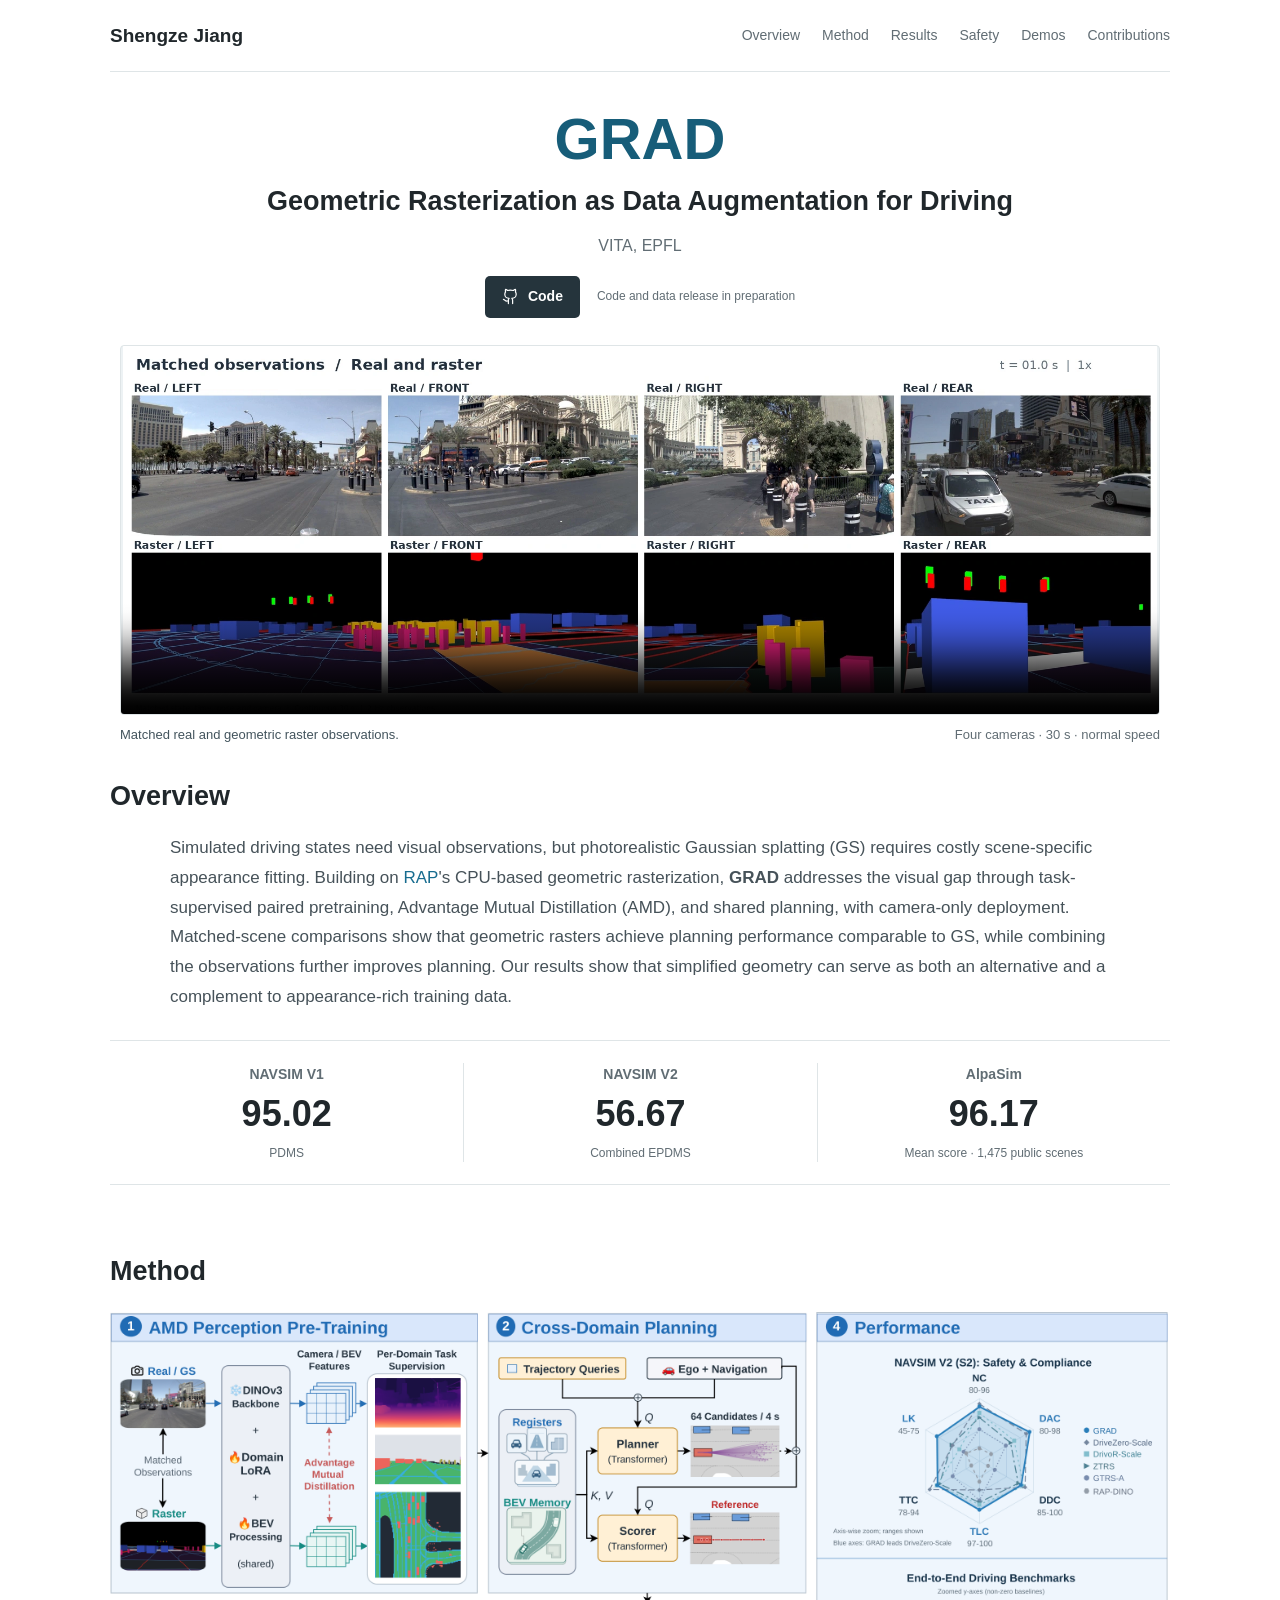
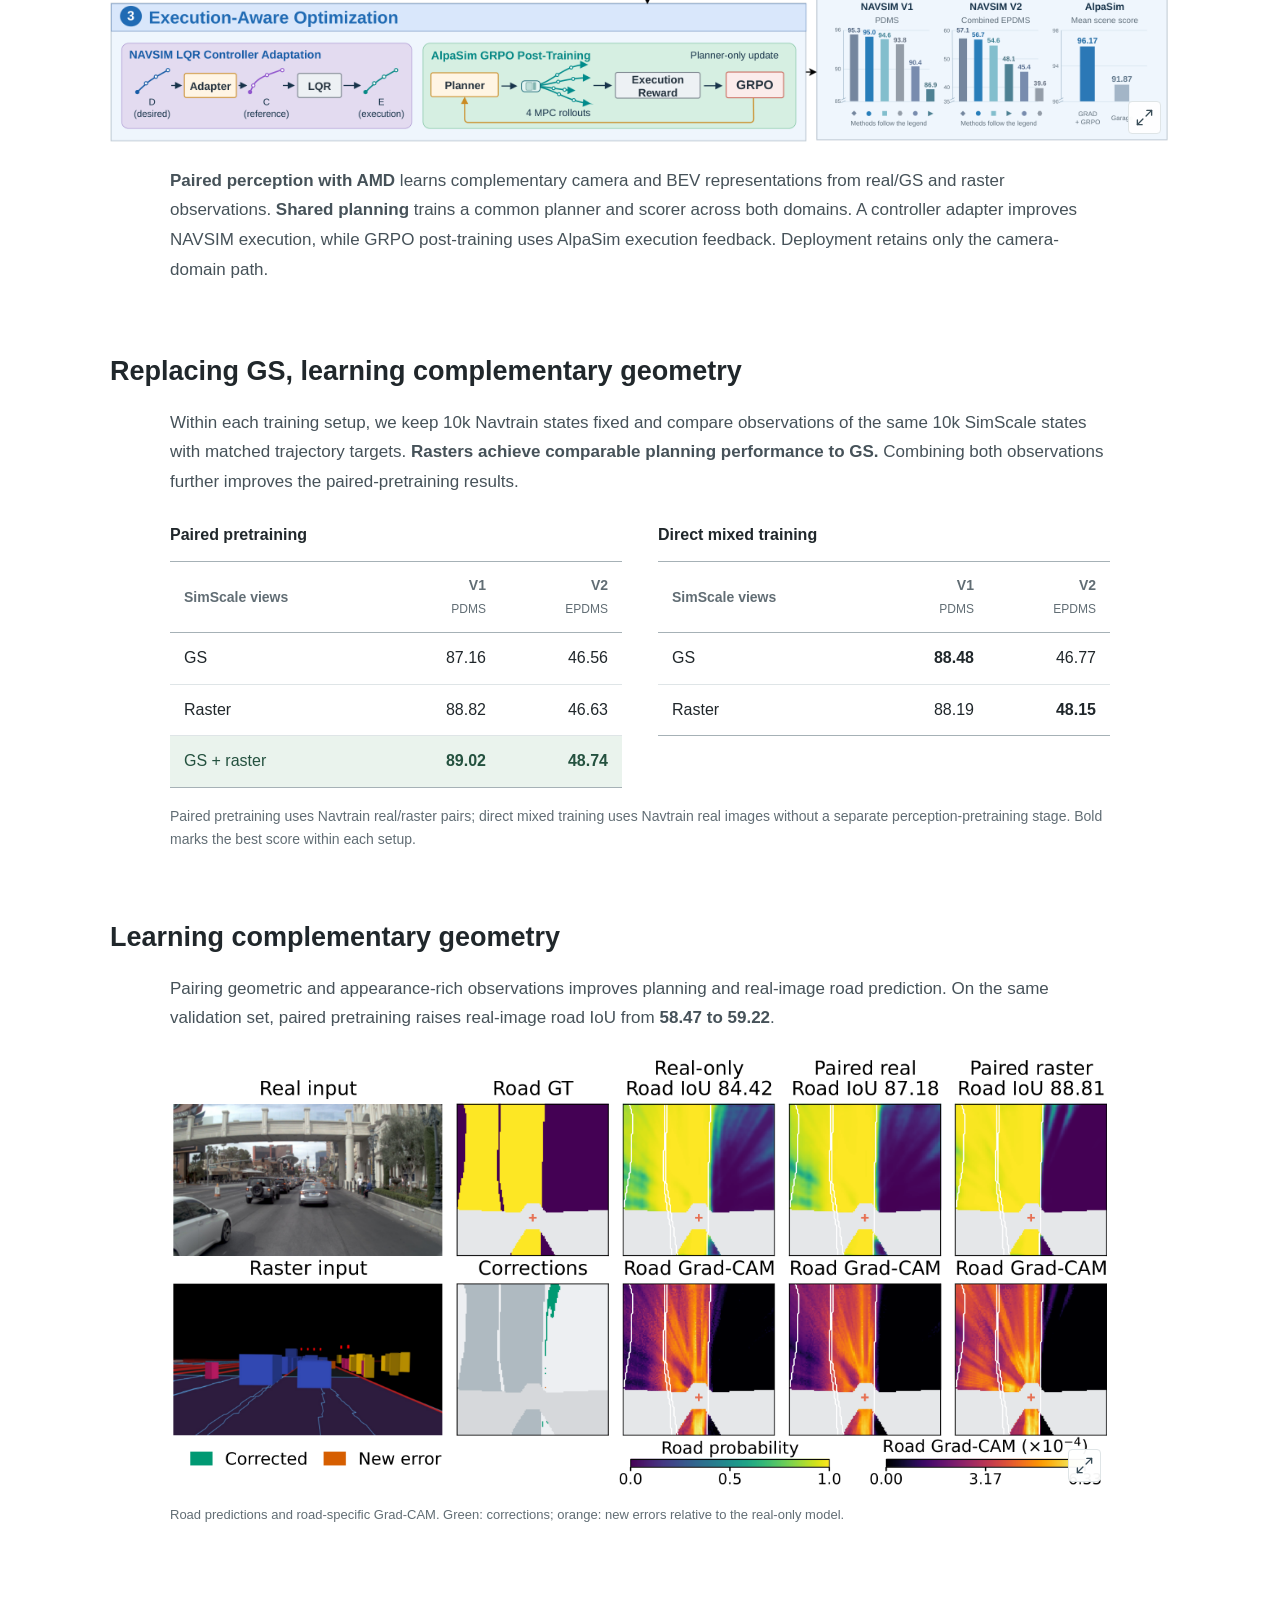
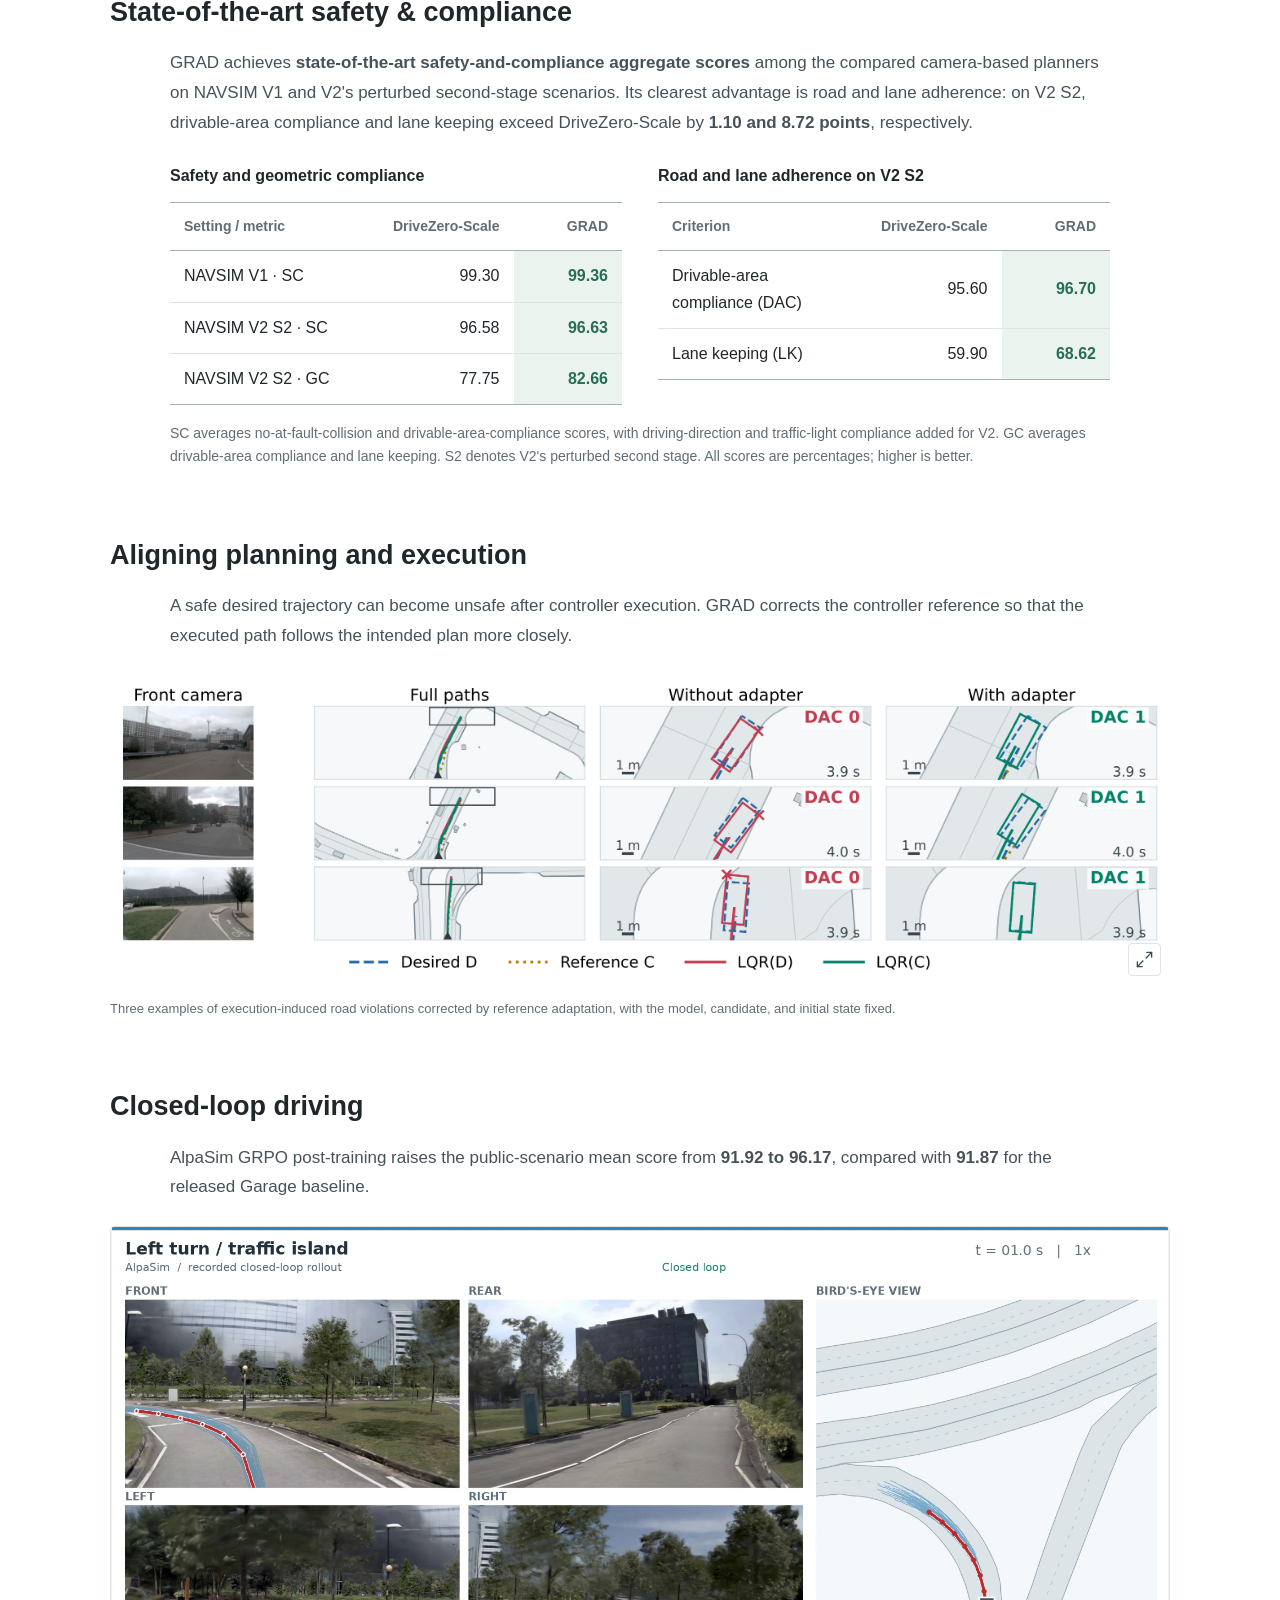
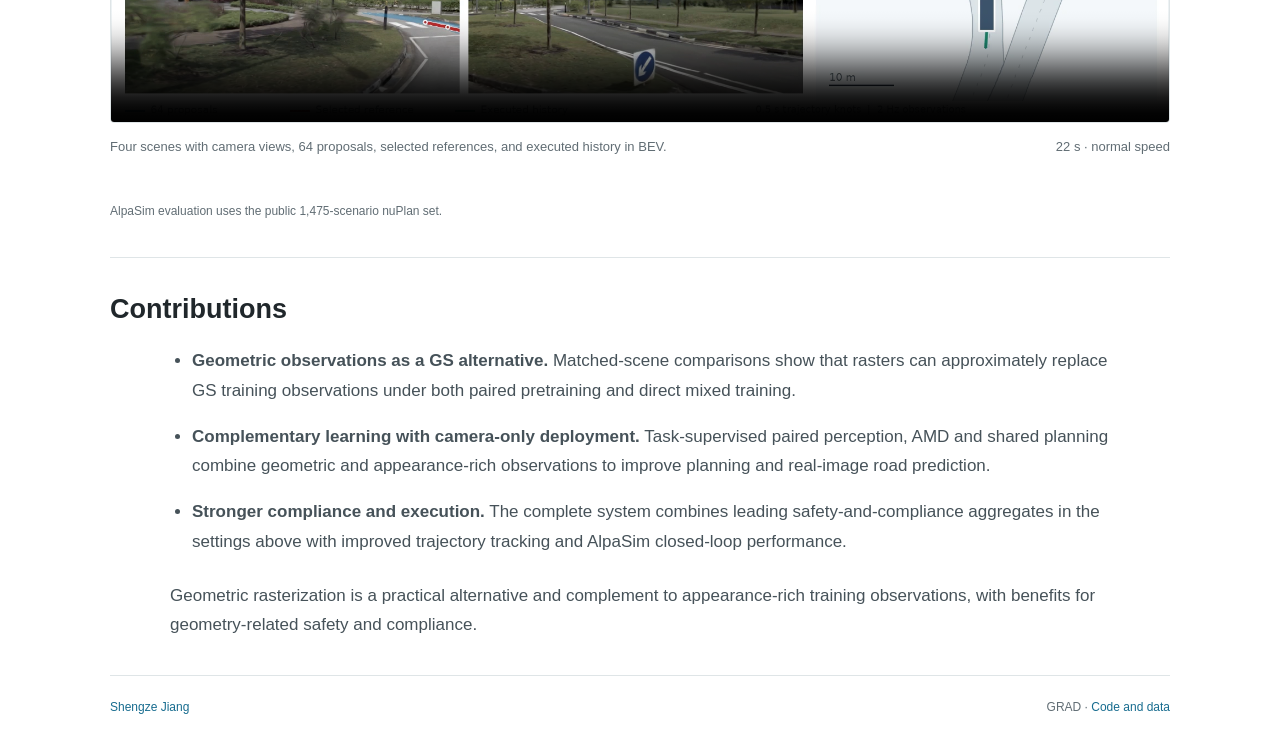
==== commit b5a06bfe: "Align project navigation with method-to-results narrative" ====
--- a/GRAD/index.html
+++ b/GRAD/index.html
@@ -20,7 +20,7 @@
   <a class="skip-link" href="#main">Skip to content</a>
   <header class="site-nav project-width">
     <a class="wordmark" href="../index.html">Shengze Jiang</a>
-    <nav aria-label="Project navigation"><a href="#abstract">Overview</a><a href="#replacement">Results</a><a href="#method">Method</a><a href="#demos">Demos</a></nav>
+    <nav aria-label="Project navigation"><a href="#abstract">Overview</a><a href="#method">Method</a><a href="#replacement">Results</a><a href="#safety">Safety</a><a href="#demos">Demos</a><a href="#contributions">Contributions</a></nav>
   </header>
 
   <main id="main">
@@ -48,6 +48,17 @@
       </dl>
     </section>
 
+    <section id="method" class="study-section project-width" aria-labelledby="method-title">
+      <h2 id="method-title">Method</h2>
+      <figure class="study-figure">
+        <button class="figure-zoom" type="button" data-zoom="../assets/images/grad-overview.png" data-zoom-title="GRAD framework" aria-label="Enlarge the GRAD framework">
+          <img src="../assets/images/grad-overview.png" width="2600" height="1056" loading="lazy" alt="GRAD: paired perception with AMD, shared planning, controller adaptation and post-training, and performance comparisons">
+          <span class="zoom-affordance" title="Enlarge figure"><i data-lucide="maximize-2" aria-hidden="true"></i></span>
+        </button>
+      </figure>
+      <div class="study-prose"><p><strong>Paired perception with AMD</strong> learns complementary camera and BEV representations from real/GS and raster observations. <strong>Shared planning</strong> trains a common planner and scorer across both domains. A controller adapter improves NAVSIM execution, while GRPO post-training uses AlpaSim execution feedback. Deployment retains only the camera-domain path.</p></div>
+    </section>
+
     <section id="replacement" class="study-section project-width" aria-labelledby="replacement-title">
       <h2 id="replacement-title">Replacing GS, learning complementary geometry</h2>
       <div class="study-prose"><p>Within each training setup, we keep 10k Navtrain states fixed and compare observations of the same 10k SimScale states with matched trajectory targets. <strong>Rasters achieve comparable planning performance to GS.</strong> Combining both observations further improves the paired-pretraining results.</p></div>
@@ -71,6 +82,18 @@
         </table>
       </div>
       <p class="replacement-note">Paired pretraining uses Navtrain real/raster pairs; direct mixed training uses Navtrain real images without a separate perception-pretraining stage. Bold marks the best score within each setup.</p>
+    </section>
+
+    <section id="perception" class="study-section project-width" aria-labelledby="road-title">
+      <h2 id="road-title">Learning complementary geometry</h2>
+      <div class="study-prose"><p>Pairing geometric and appearance-rich observations improves planning and real-image road prediction. On the same validation set, paired pretraining raises real-image road IoU from <strong>58.47 to 59.22</strong>.</p></div>
+      <figure class="study-figure road-figure">
+        <button class="figure-zoom" type="button" data-zoom="../assets/images/road-features.png" data-zoom-title="Road prediction with paired pretraining" aria-label="Enlarge road prediction comparison">
+          <img src="../assets/images/road-features.png" width="2600" height="1200" loading="lazy" alt="Road ground truth, real-only and paired predictions, and road-specific Grad-CAM. Real-image IoU in this example increases from 84.42 to 87.18.">
+          <span class="zoom-affordance" title="Enlarge figure"><i data-lucide="maximize-2" aria-hidden="true"></i></span>
+        </button>
+        <figcaption>Road predictions and road-specific Grad-CAM. Green: corrections; orange: new errors relative to the real-only model.</figcaption>
+      </figure>
     </section>
 
     <section id="safety" class="study-section project-width" aria-labelledby="safety-title">
@@ -98,30 +121,7 @@
       <p class="replacement-note">SC averages no-at-fault-collision and drivable-area-compliance scores, with driving-direction and traffic-light compliance added for V2. GC averages drivable-area compliance and lane keeping. S2 denotes V2's perturbed second stage. All scores are percentages; higher is better.</p>
     </section>
 
-    <section id="method" class="study-section project-width" aria-labelledby="method-title">
-      <h2 id="method-title">Method</h2>
-      <figure class="study-figure">
-        <button class="figure-zoom" type="button" data-zoom="../assets/images/grad-overview.png" data-zoom-title="GRAD framework" aria-label="Enlarge the GRAD framework">
-          <img src="../assets/images/grad-overview.png" width="2600" height="1056" loading="lazy" alt="GRAD: paired perception with AMD, shared planning, controller adaptation and post-training, and performance comparisons">
-          <span class="zoom-affordance" title="Enlarge figure"><i data-lucide="maximize-2" aria-hidden="true"></i></span>
-        </button>
-      </figure>
-      <div class="study-prose"><p><strong>Paired perception with AMD</strong> learns complementary camera and BEV representations from real/GS and raster observations. <strong>Shared planning</strong> trains a common planner and scorer across both domains. A controller adapter improves NAVSIM execution, while GRPO post-training uses AlpaSim execution feedback. Deployment retains only the camera-domain path.</p></div>
-    </section>
-
-    <section class="study-section project-width" aria-labelledby="road-title">
-      <h2 id="road-title">Learning complementary geometry</h2>
-      <div class="study-prose"><p>Pairing geometric and appearance-rich observations improves planning and real-image road prediction. On the same validation set, paired pretraining raises real-image road IoU from <strong>58.47 to 59.22</strong>.</p></div>
-      <figure class="study-figure road-figure">
-        <button class="figure-zoom" type="button" data-zoom="../assets/images/road-features.png" data-zoom-title="Road prediction with paired pretraining" aria-label="Enlarge road prediction comparison">
-          <img src="../assets/images/road-features.png" width="2600" height="1200" loading="lazy" alt="Road ground truth, real-only and paired predictions, and road-specific Grad-CAM. Real-image IoU in this example increases from 84.42 to 87.18.">
-          <span class="zoom-affordance" title="Enlarge figure"><i data-lucide="maximize-2" aria-hidden="true"></i></span>
-        </button>
-        <figcaption>Road predictions and road-specific Grad-CAM. Green: corrections; orange: new errors relative to the real-only model.</figcaption>
-      </figure>
-    </section>
-
-    <section class="study-section project-width" aria-labelledby="adapter-title">
+    <section id="execution" class="study-section project-width" aria-labelledby="adapter-title">
       <h2 id="adapter-title">Aligning planning and execution</h2>
       <div class="study-prose"><p>A safe desired trajectory can become unsafe after controller execution. GRAD corrects the controller reference so that the executed path follows the intended plan more closely.</p></div>
       <figure class="study-figure">
--- a/assets/css/site.css
+++ b/assets/css/site.css
@@ -87,7 +87,8 @@
 .site-footer { display: flex; justify-content: space-between; align-items: center; gap: 20px; border-top: 1px solid var(--line); padding: 22px 0 28px; color: var(--muted); font-size: 12px; }
 
 .project-opening { padding-top: 30px; text-align: center; }
-.project-page .site-nav { min-height: 72px; }
+.project-page .site-nav { min-height: 72px; flex-wrap: wrap; padding-block: 12px; }
+.project-page .site-nav nav { flex-wrap: wrap; gap: 0 22px; }
 .project-opening .eyebrow { margin-bottom: 10px; }
 .project-opening h1 { font-size: 58px; line-height: 1.08; font-weight: 750; color: #175d79; }
 .study-title { font-size: 27px; line-height: 1.28; font-weight: 600; margin-top: 13px; text-wrap: balance; }
@@ -241,7 +242,7 @@
   .wordmark { font-size: 16px; }
   .site-nav nav { gap: 14px; font-size: 12px; }
   .project-page .site-nav { flex-wrap: wrap; padding-block: 13px; gap: 4px 14px; }
-  .project-page .site-nav nav { gap: 14px; }
+  .project-page .site-nav nav { display: grid; grid-template-columns: repeat(3, minmax(0, 1fr)); width: 100%; gap: 0 12px; }
   .nav-icon { display: none; }
   .profile { padding: 38px 0 34px; }
   .profile-photo { float: none; width: 130px; height: 160px; margin: 0 0 24px; }
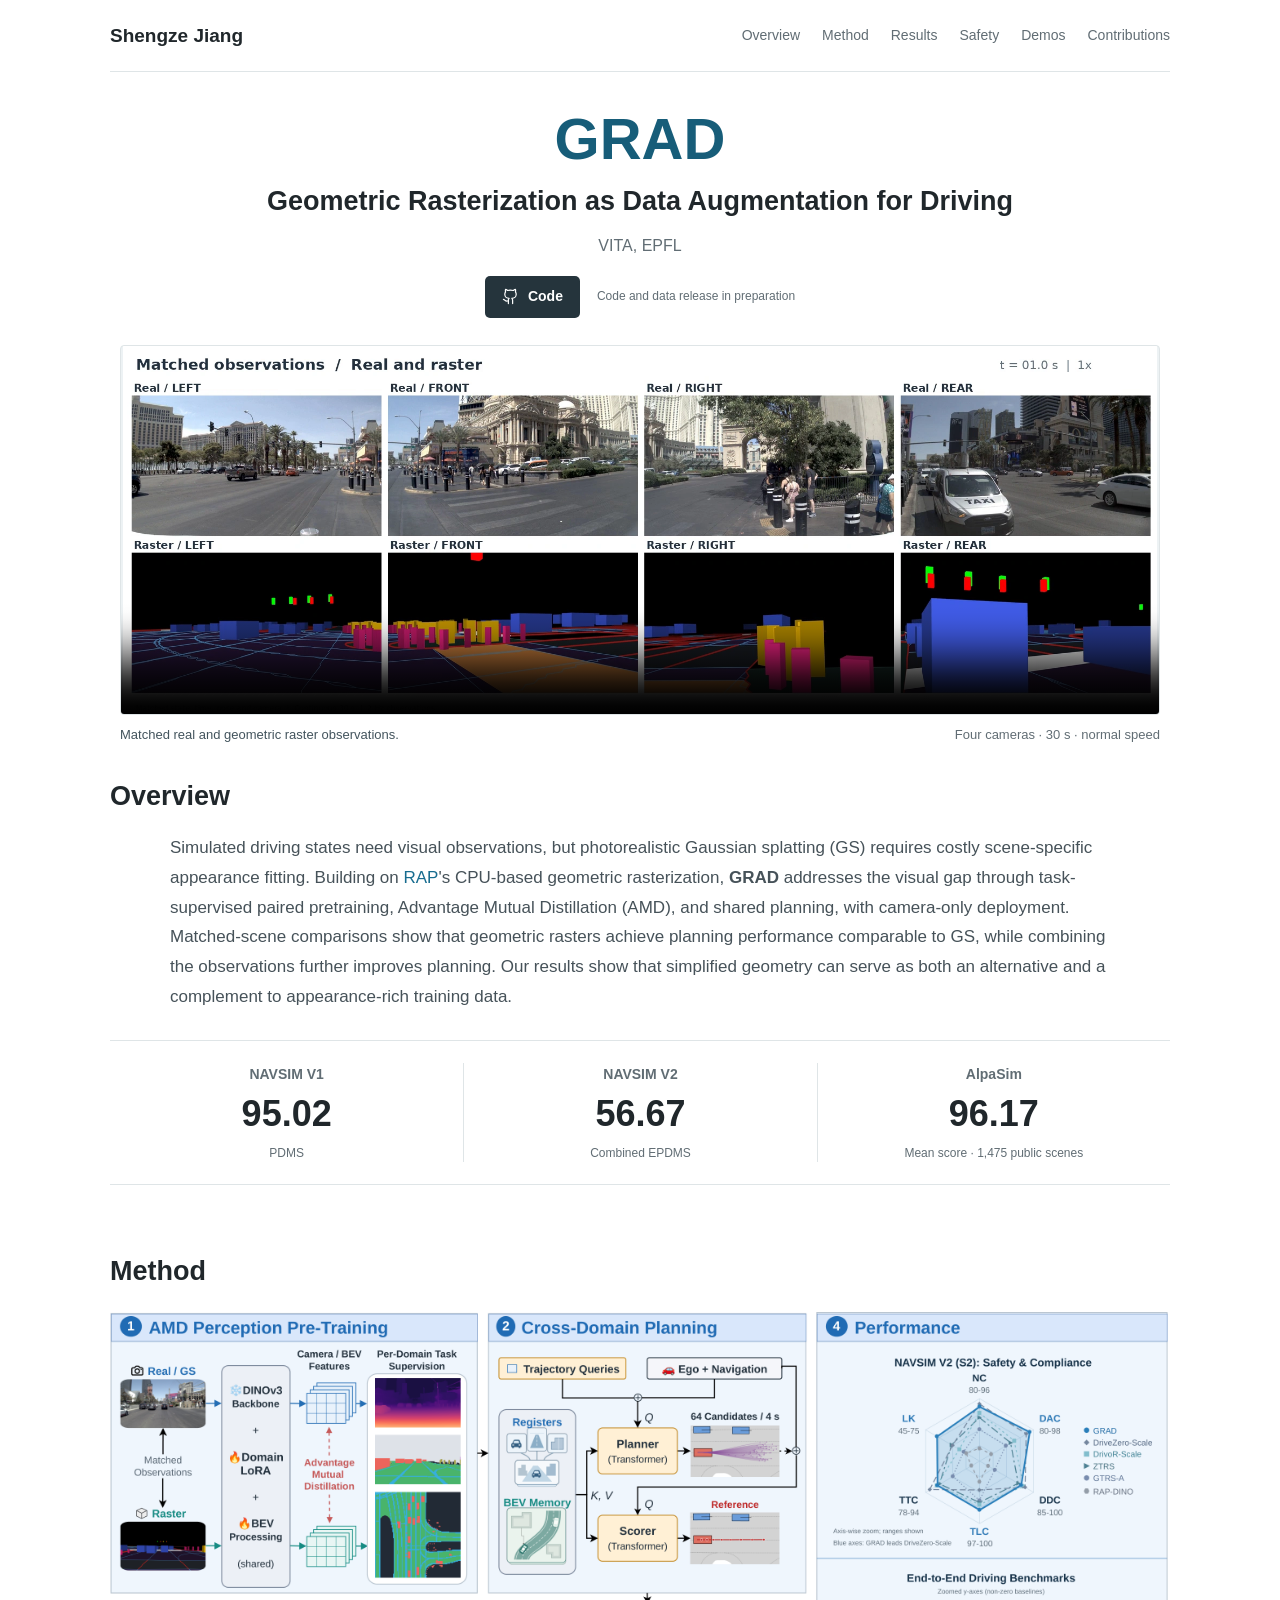
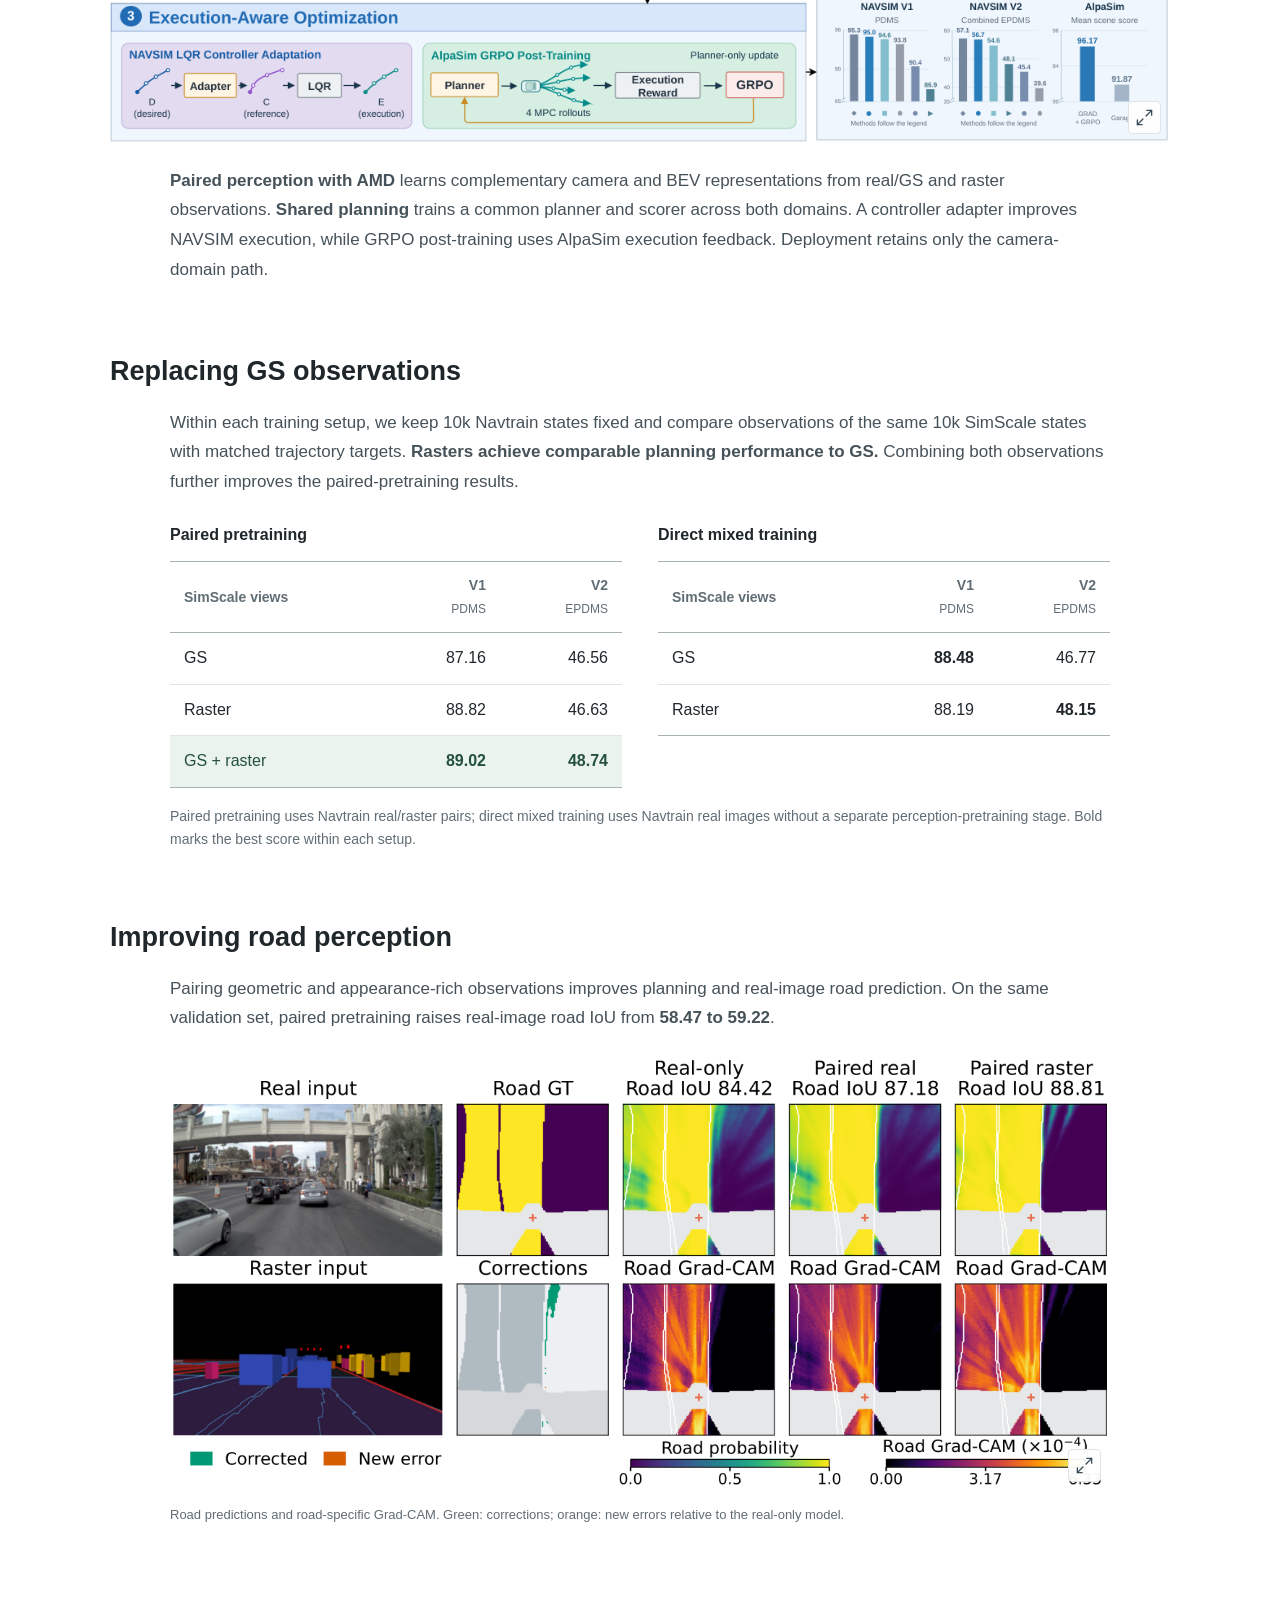
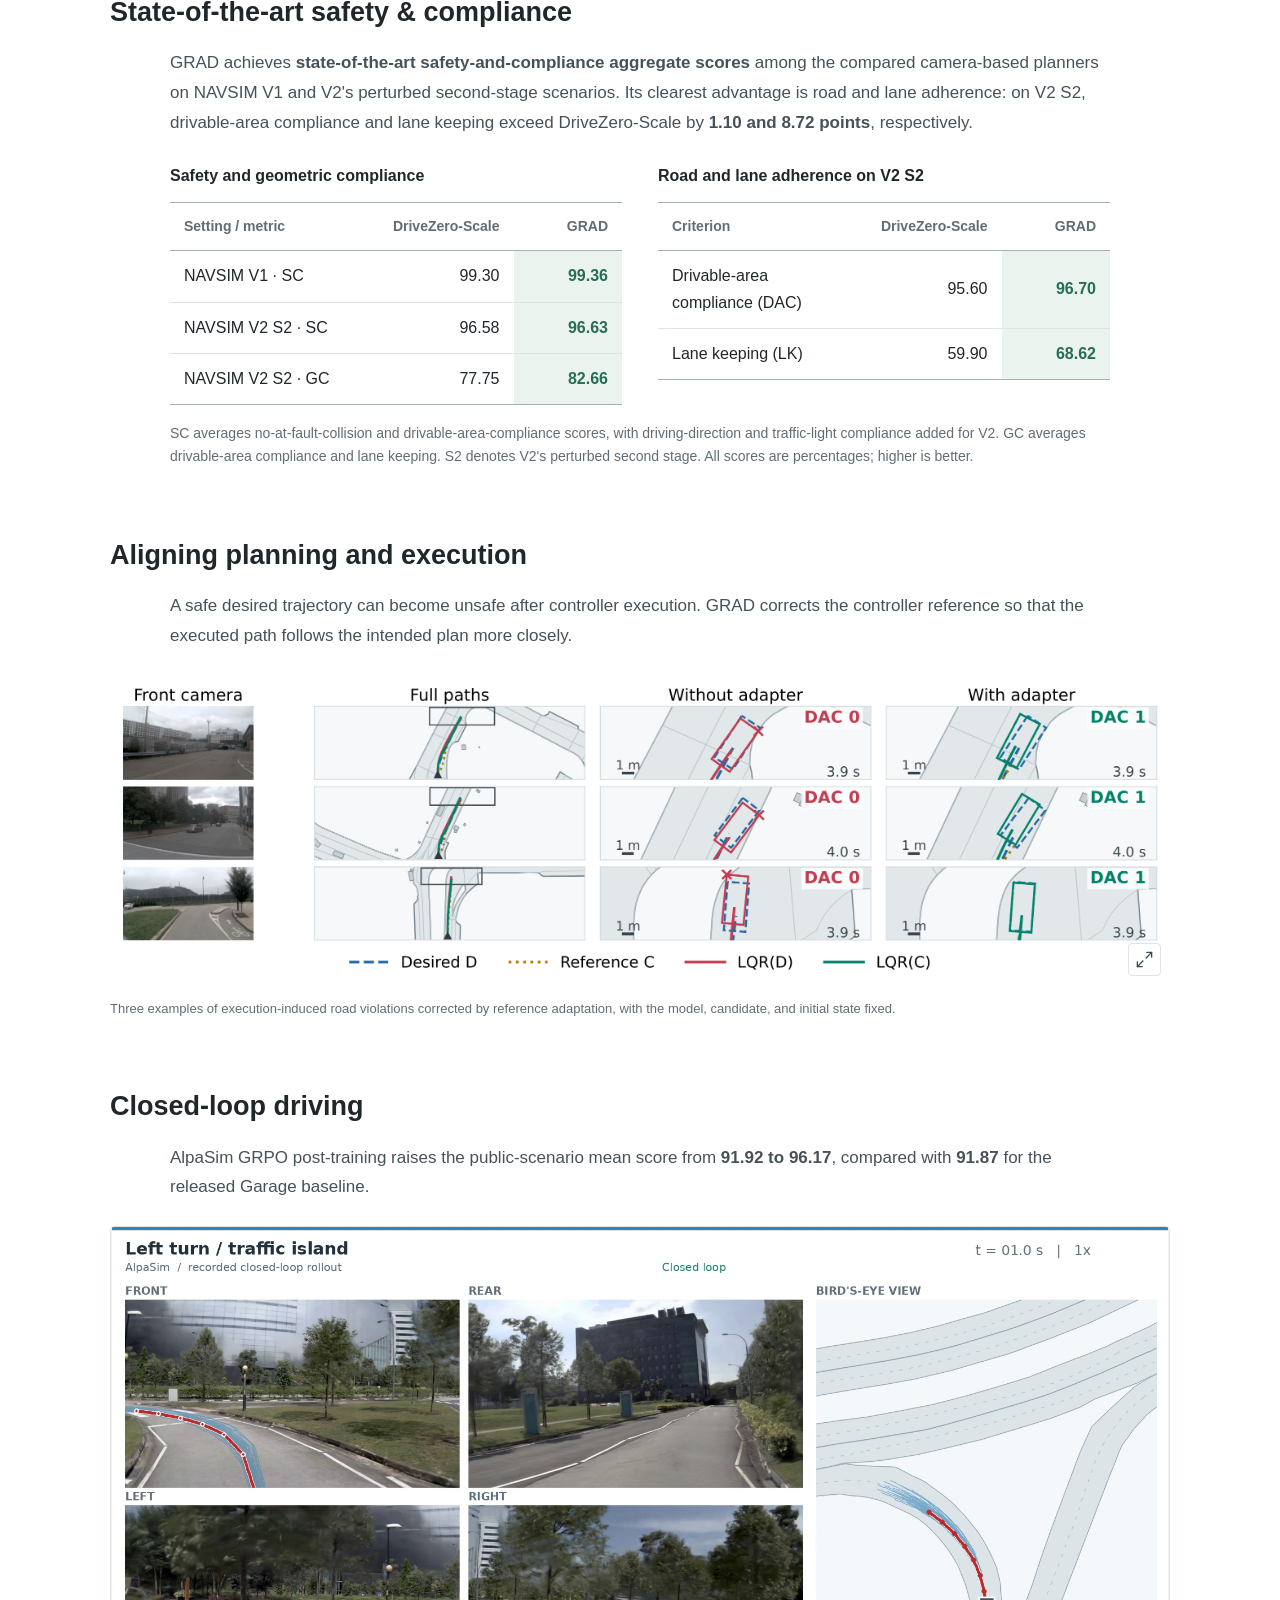
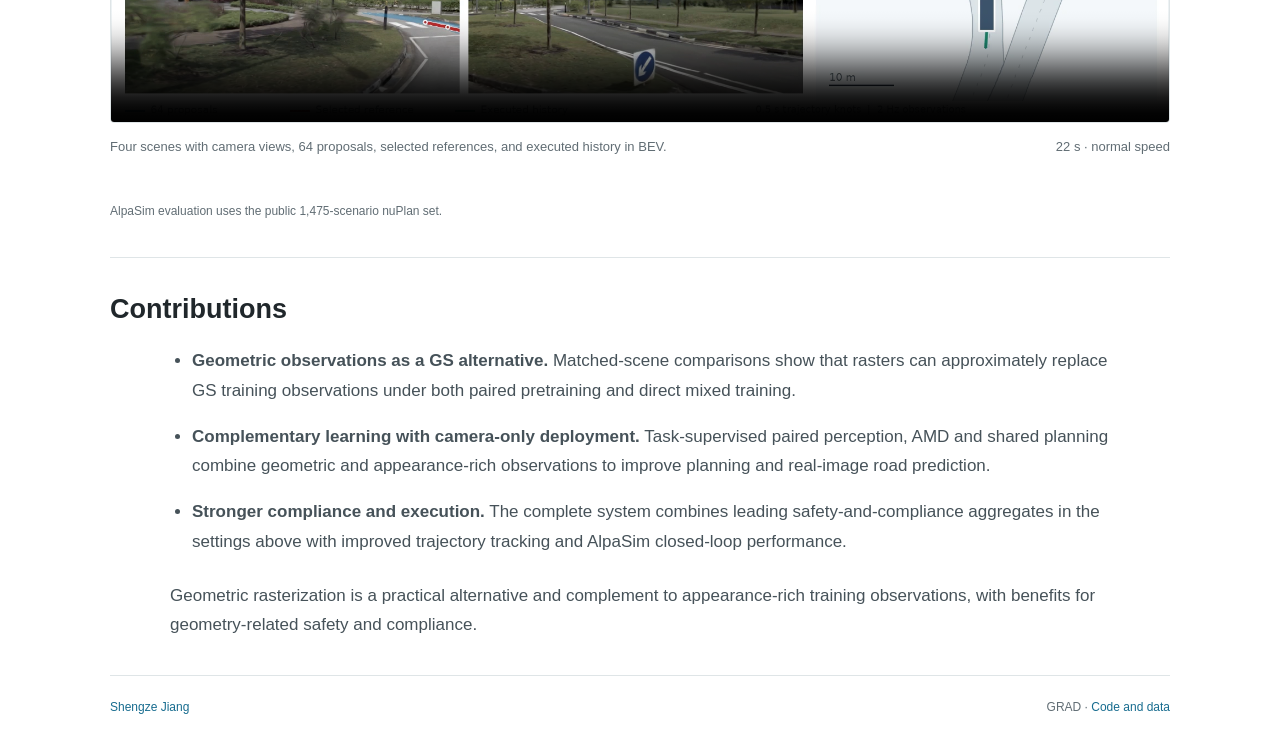
==== commit 924f5ac4: "Distinguish GS replacement and road perception headings" ====
--- a/GRAD/index.html
+++ b/GRAD/index.html
@@ -60,7 +60,7 @@
     </section>
 
     <section id="replacement" class="study-section project-width" aria-labelledby="replacement-title">
-      <h2 id="replacement-title">Replacing GS, learning complementary geometry</h2>
+      <h2 id="replacement-title">Replacing GS observations</h2>
       <div class="study-prose"><p>Within each training setup, we keep 10k Navtrain states fixed and compare observations of the same 10k SimScale states with matched trajectory targets. <strong>Rasters achieve comparable planning performance to GS.</strong> Combining both observations further improves the paired-pretraining results.</p></div>
       <div class="replacement-tables">
         <table class="result-table">
@@ -85,7 +85,7 @@
     </section>
 
     <section id="perception" class="study-section project-width" aria-labelledby="road-title">
-      <h2 id="road-title">Learning complementary geometry</h2>
+      <h2 id="road-title">Improving road perception</h2>
       <div class="study-prose"><p>Pairing geometric and appearance-rich observations improves planning and real-image road prediction. On the same validation set, paired pretraining raises real-image road IoU from <strong>58.47 to 59.22</strong>.</p></div>
       <figure class="study-figure road-figure">
         <button class="figure-zoom" type="button" data-zoom="../assets/images/road-features.png" data-zoom-title="Road prediction with paired pretraining" aria-label="Enlarge road prediction comparison">
